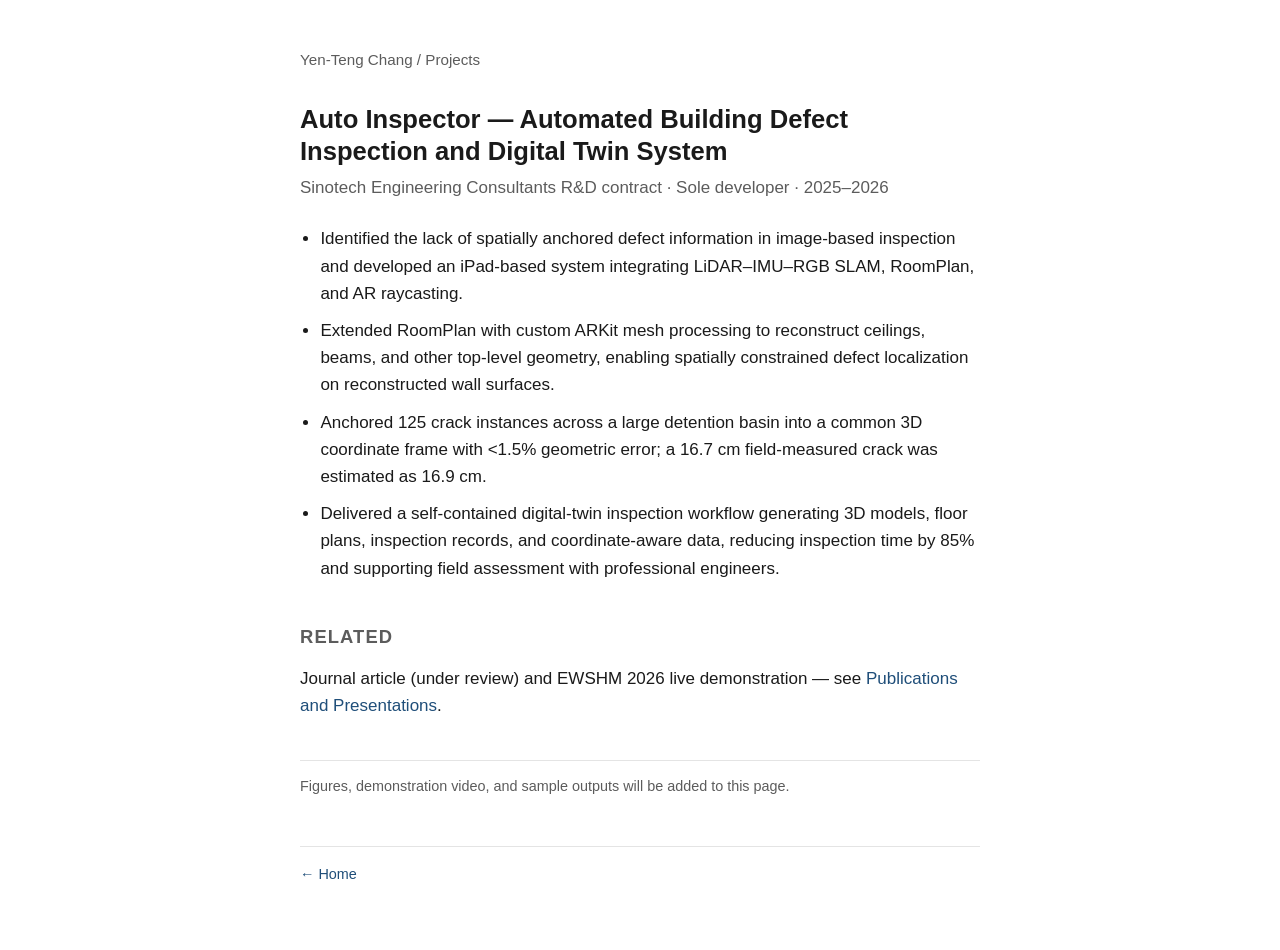
==== auto-inspector/index.html @ a3c96295 "Add files via upload" ====
<!DOCTYPE html>
<html lang="en">
<head>
  <meta charset="utf-8">
  <meta name="viewport" content="width=device-width, initial-scale=1">
  <title>Auto Inspector — Yen-Teng Chang</title>
  <meta name="description" content="Auto Inspector: an iPad-based building defect inspection and digital twin system that anchors detected deterioration into absolute 3D coordinates and exports CAD/BIM-ready outputs.">
  <link rel="stylesheet" href="/assets/style.css">
</head>
<body>
<main>
  <nav class="top"><a href="/">Yen-Teng Chang</a> / Projects</nav>

  <h1>Auto Inspector — Automated Building Defect Inspection and Digital Twin System</h1>
  <p class="context">Sinotech Engineering Consultants R&amp;D contract · Sole developer · 2025–2026</p>

  <ul>
    <li>Identified the lack of spatially anchored defect information in image-based inspection and developed an iPad-based system integrating LiDAR–IMU–RGB SLAM, RoomPlan, and AR raycasting.</li>
    <li>Extended RoomPlan with custom ARKit mesh processing to reconstruct ceilings, beams, and other top-level geometry, enabling spatially constrained defect localization on reconstructed wall surfaces.</li>
    <li>Anchored 125 crack instances across a large detention basin into a common 3D coordinate frame with &lt;1.5% geometric error; a 16.7 cm field-measured crack was estimated as 16.9 cm.</li>
    <li>Delivered a self-contained digital-twin inspection workflow generating 3D models, floor plans, inspection records, and coordinate-aware data, reducing inspection time by 85% and supporting field assessment with professional engineers.</li>
  </ul>

  <h2>Related</h2>
  <p>Journal article (under review) and EWSHM 2026 live demonstration — see <a href="/publications/">Publications and Presentations</a>.</p>

  <p class="note">Figures, demonstration video, and sample outputs will be added to this page.</p>

  <footer><a href="/">← Home</a></footer>
</main>
</body>
</html>
---- assets/style.css ----
/* Yen-Teng Chang — minimal site stylesheet (placeholder phase) */
:root {
  --bg: #ffffff;
  --fg: #1a1a1a;
  --muted: #5c5c5c;
  --line: #e4e4e4;
  --accent: #1f4e79;
  --card: #f7f7f7;
}
@media (prefers-color-scheme: dark) {
  :root {
    --bg: #111213;
    --fg: #ececec;
    --muted: #a3a3a3;
    --line: #2a2b2d;
    --accent: #8fb8e0;
    --card: #1a1b1d;
  }
}
* { box-sizing: border-box; }
html { -webkit-text-size-adjust: 100%; }
body {
  margin: 0;
  background: var(--bg);
  color: var(--fg);
  font-family: -apple-system, BlinkMacSystemFont, "Segoe UI", Helvetica, Arial, sans-serif;
  font-size: 17px;
  line-height: 1.6;
}
main {
  max-width: 720px;
  margin: 0 auto;
  padding: 48px 20px 64px;
}
header.site {
  margin-bottom: 40px;
}
header.site .name {
  font-size: 2rem;
  font-weight: 700;
  letter-spacing: -0.01em;
  margin: 0 0 6px;
}
header.site .tagline {
  font-size: 1.15rem;
  margin: 0 0 14px;
}
header.site .meta {
  color: var(--muted);
  font-size: 0.95rem;
  margin: 0;
}
nav.top {
  font-size: 0.95rem;
  color: var(--muted);
  margin-bottom: 32px;
}
nav.top a { color: var(--muted); }
h1 {
  font-size: 1.6rem;
  line-height: 1.25;
  margin: 0 0 6px;
}
h2 {
  font-size: 1.15rem;
  text-transform: uppercase;
  letter-spacing: 0.06em;
  color: var(--muted);
  margin: 40px 0 14px;
}
p { margin: 0 0 14px; }
p.context {
  color: var(--muted);
  margin-bottom: 24px;
}
a { color: var(--accent); text-decoration: none; }
a:hover { text-decoration: underline; }
ul { padding-left: 1.2em; margin: 0 0 16px; }
li { margin-bottom: 10px; }
.projects { display: grid; gap: 14px; }
.card {
  display: block;
  padding: 16px 18px;
  border: 1px solid var(--line);
  border-radius: 10px;
  background: var(--card);
  color: var(--fg);
}
.card:hover { text-decoration: none; border-color: var(--accent); }
.card .title { font-weight: 600; display: block; margin-bottom: 4px; }
.card .desc { color: var(--muted); font-size: 0.95rem; display: block; }
.card .more { color: var(--accent); font-size: 0.9rem; display: block; margin-top: 6px; }
.note {
  color: var(--muted);
  font-size: 0.9rem;
  border-top: 1px solid var(--line);
  padding-top: 14px;
  margin-top: 40px;
}
footer {
  color: var(--muted);
  font-size: 0.9rem;
  margin-top: 48px;
  border-top: 1px solid var(--line);
  padding-top: 16px;
}
.pub { margin-bottom: 18px; }
.pub .venue { color: var(--muted); }
@media (max-width: 480px) {
  body { font-size: 16px; }
  main { padding: 32px 16px 48px; }
  header.site .name { font-size: 1.7rem; }
}
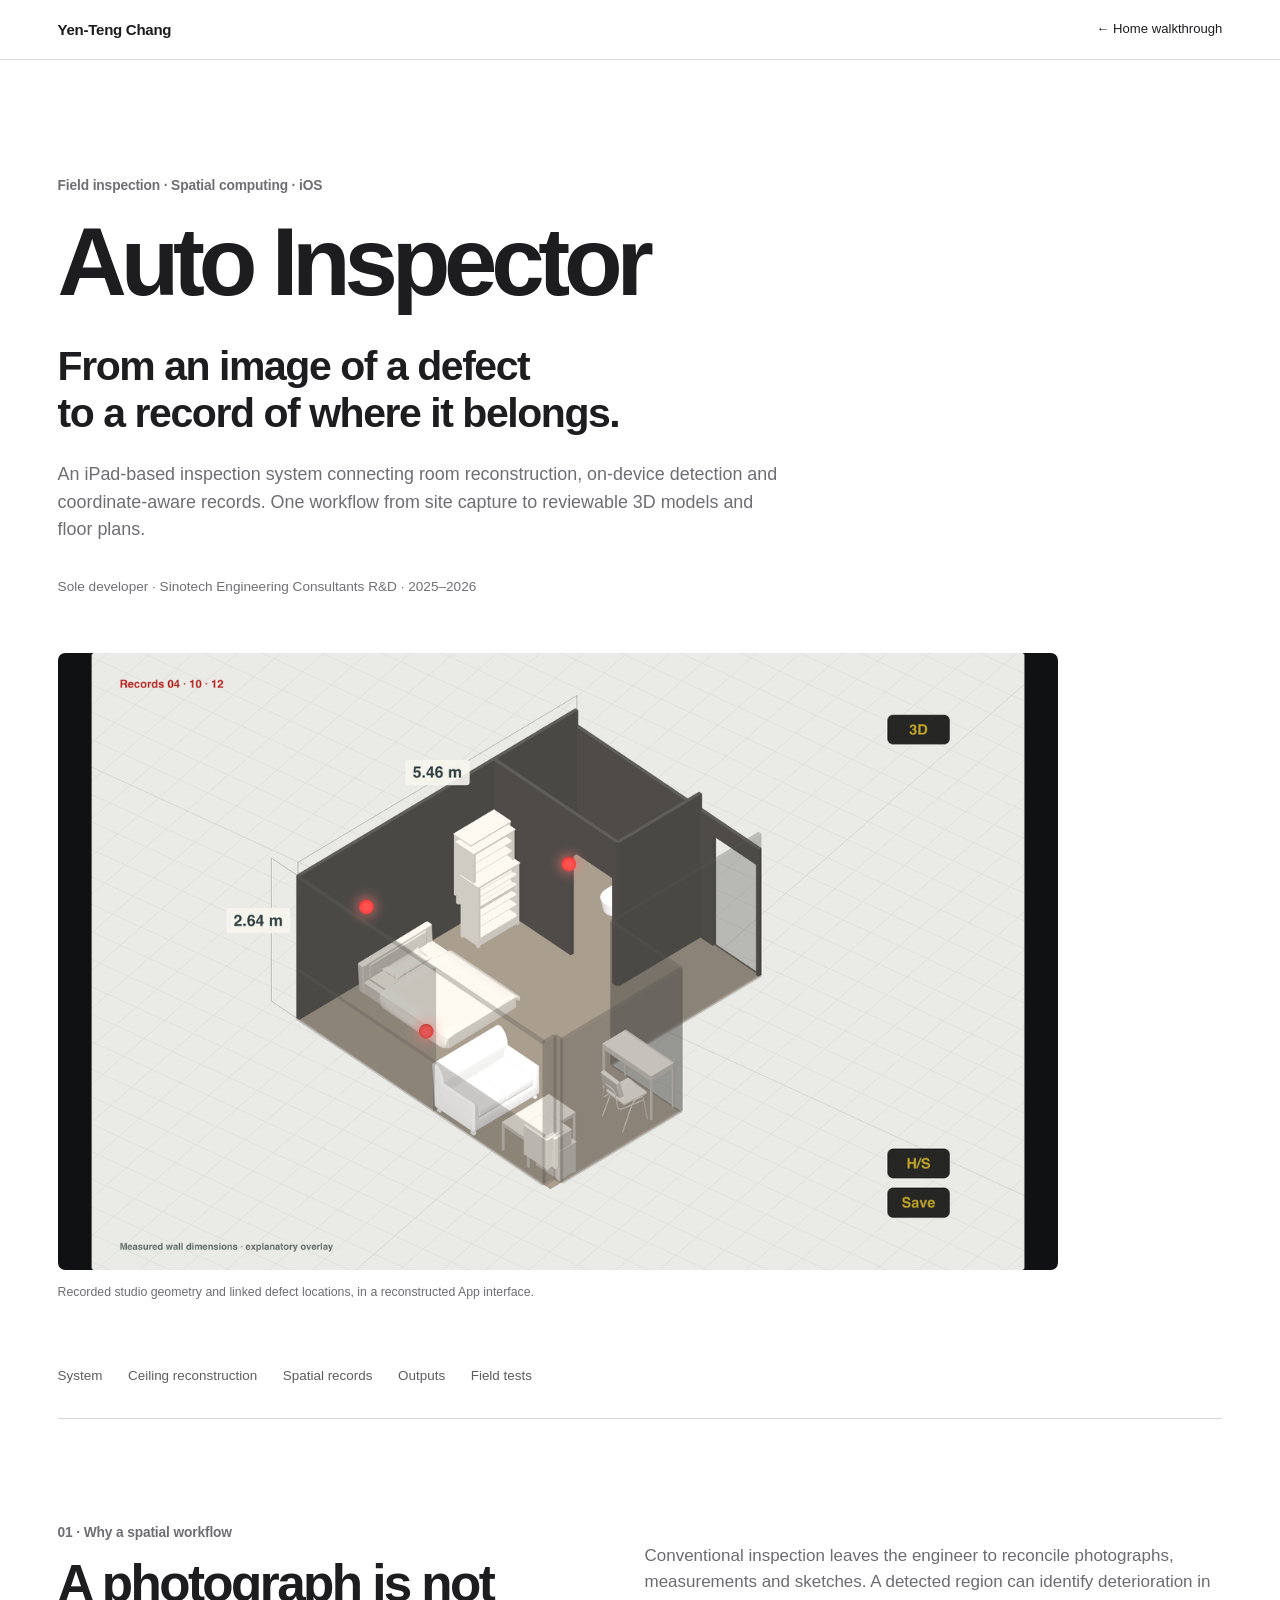
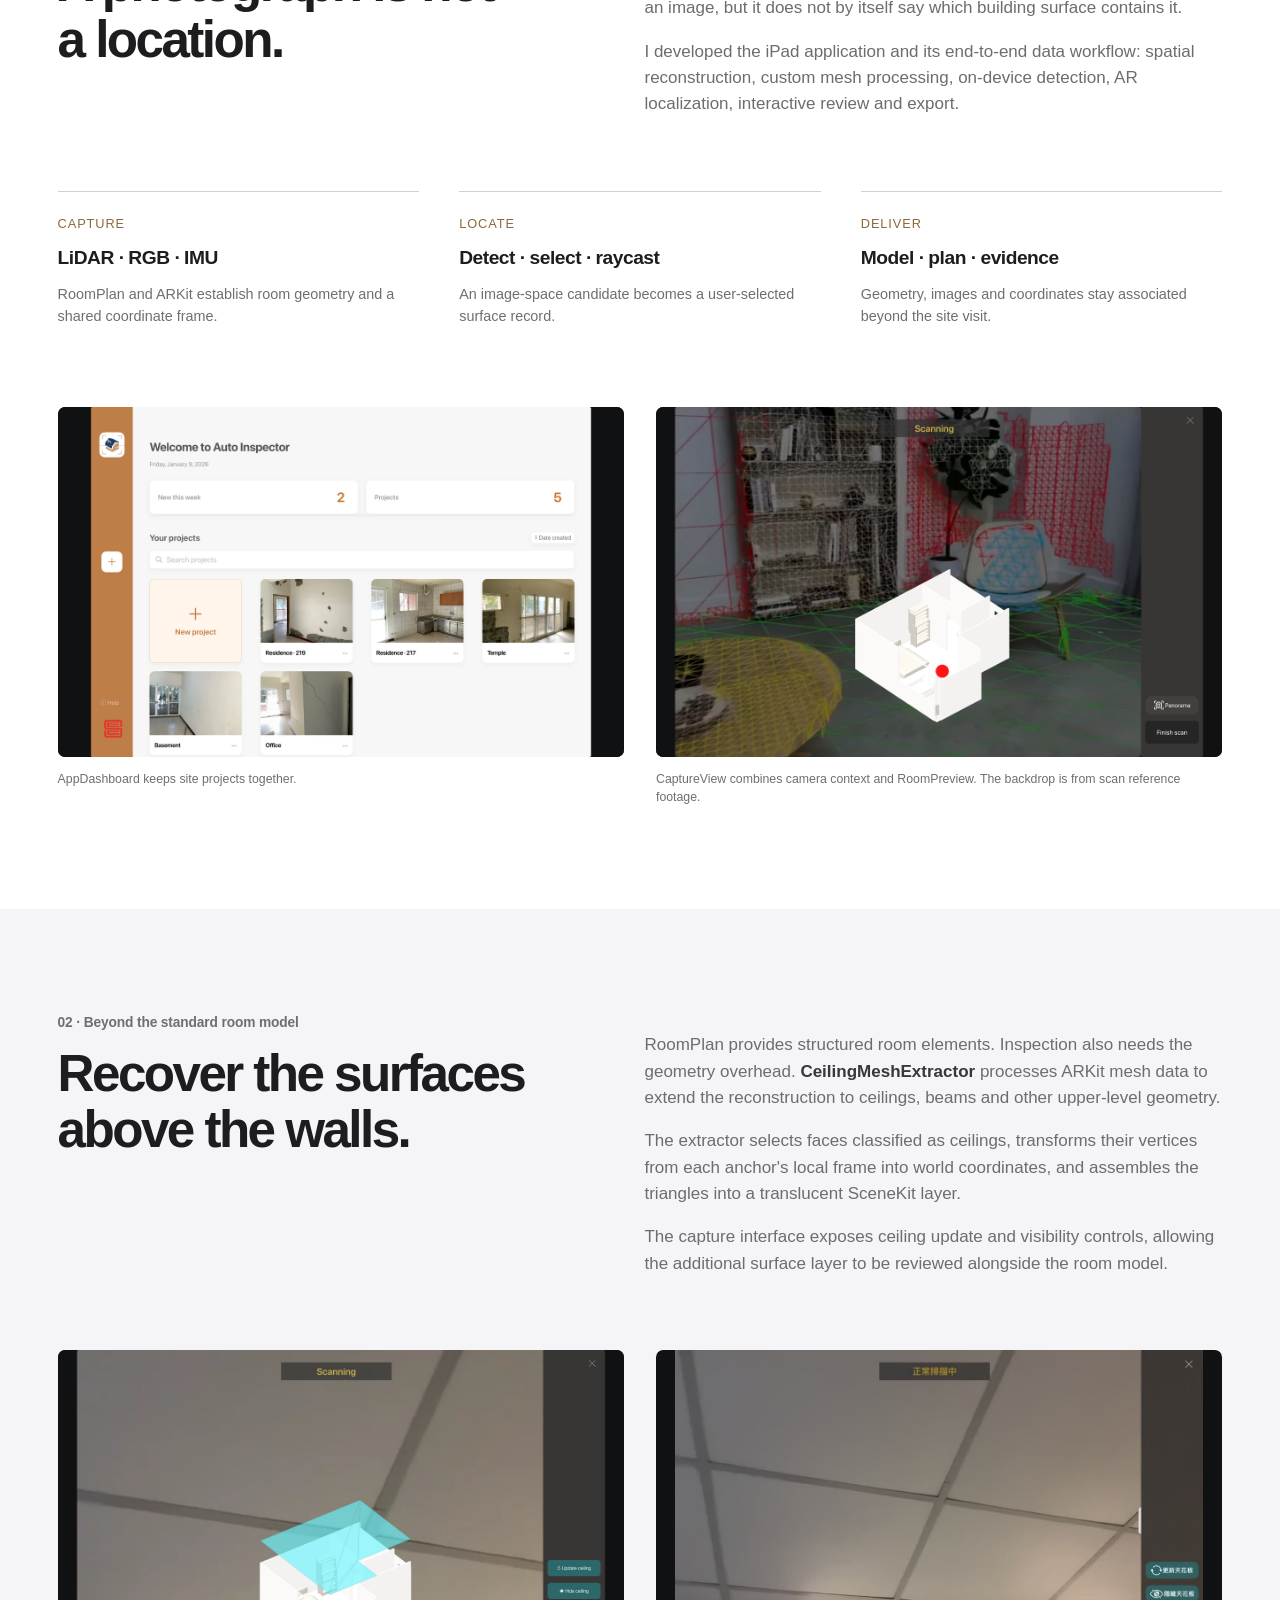
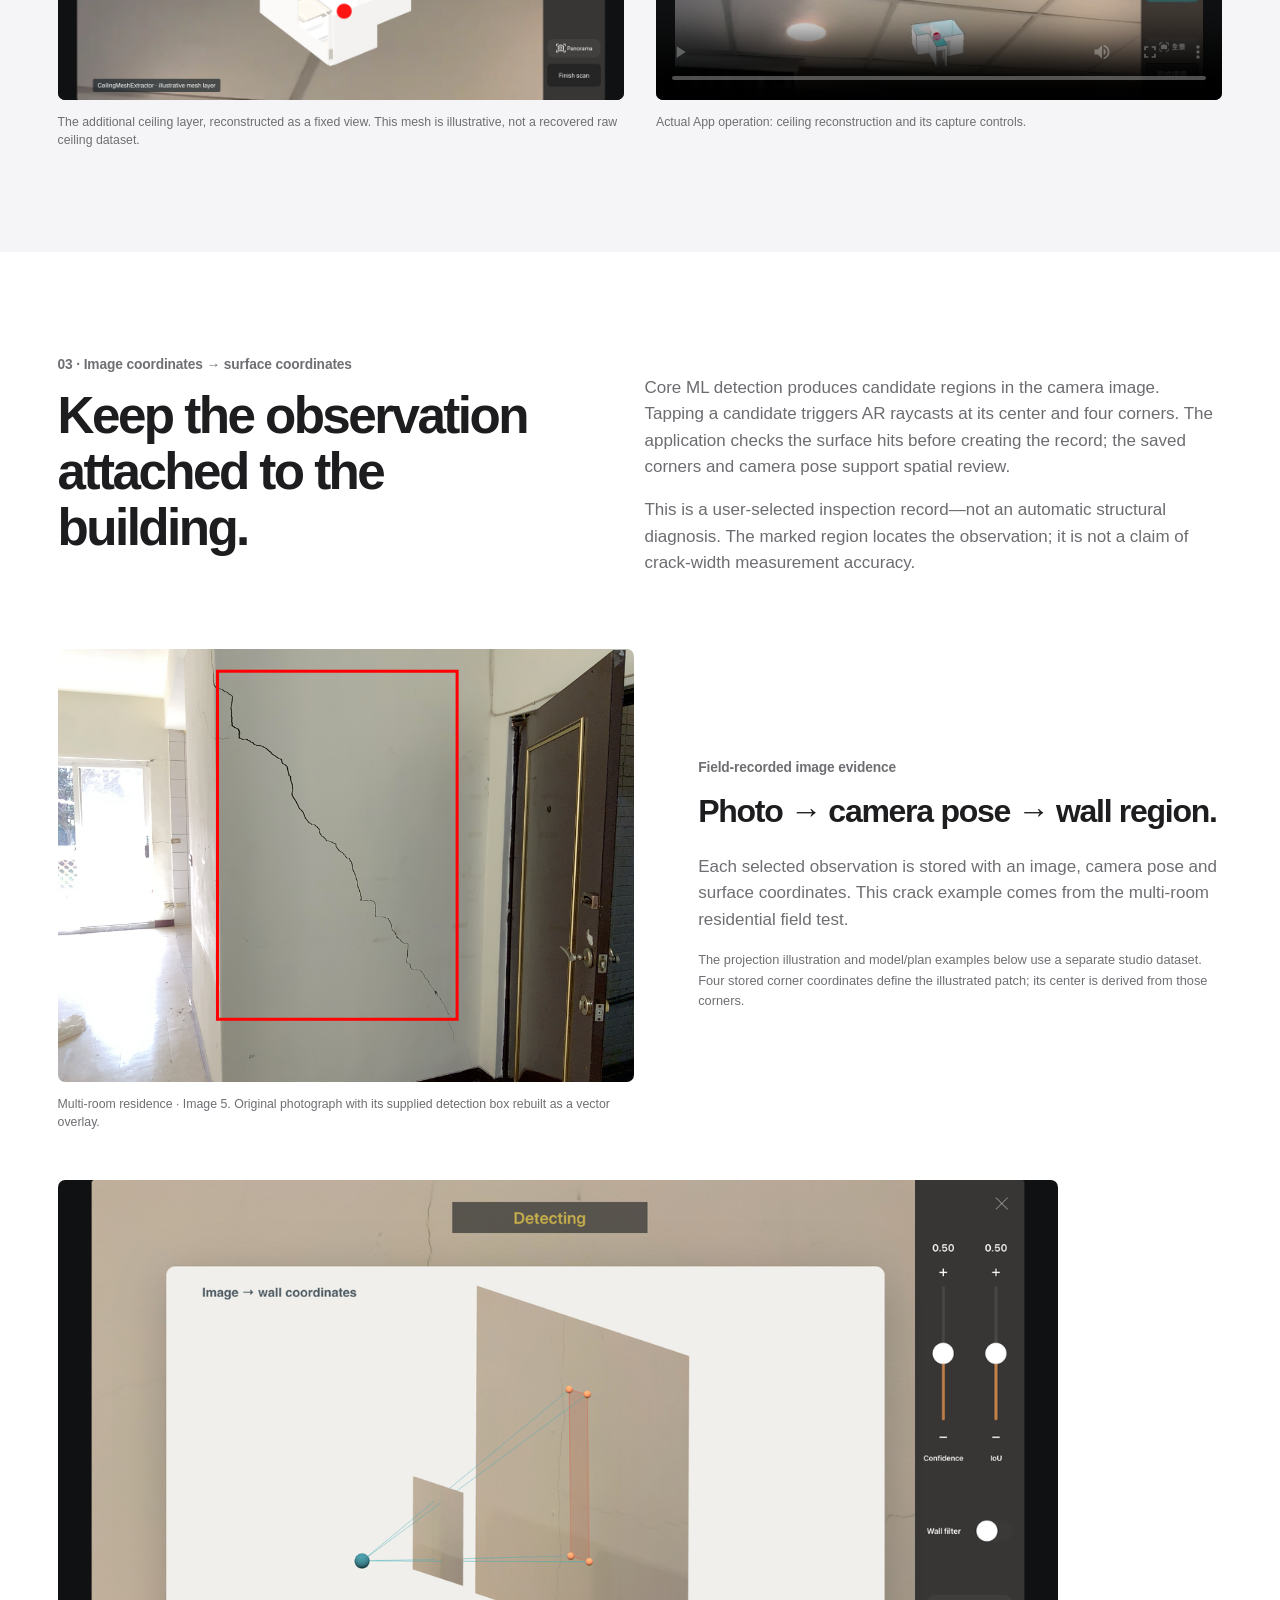
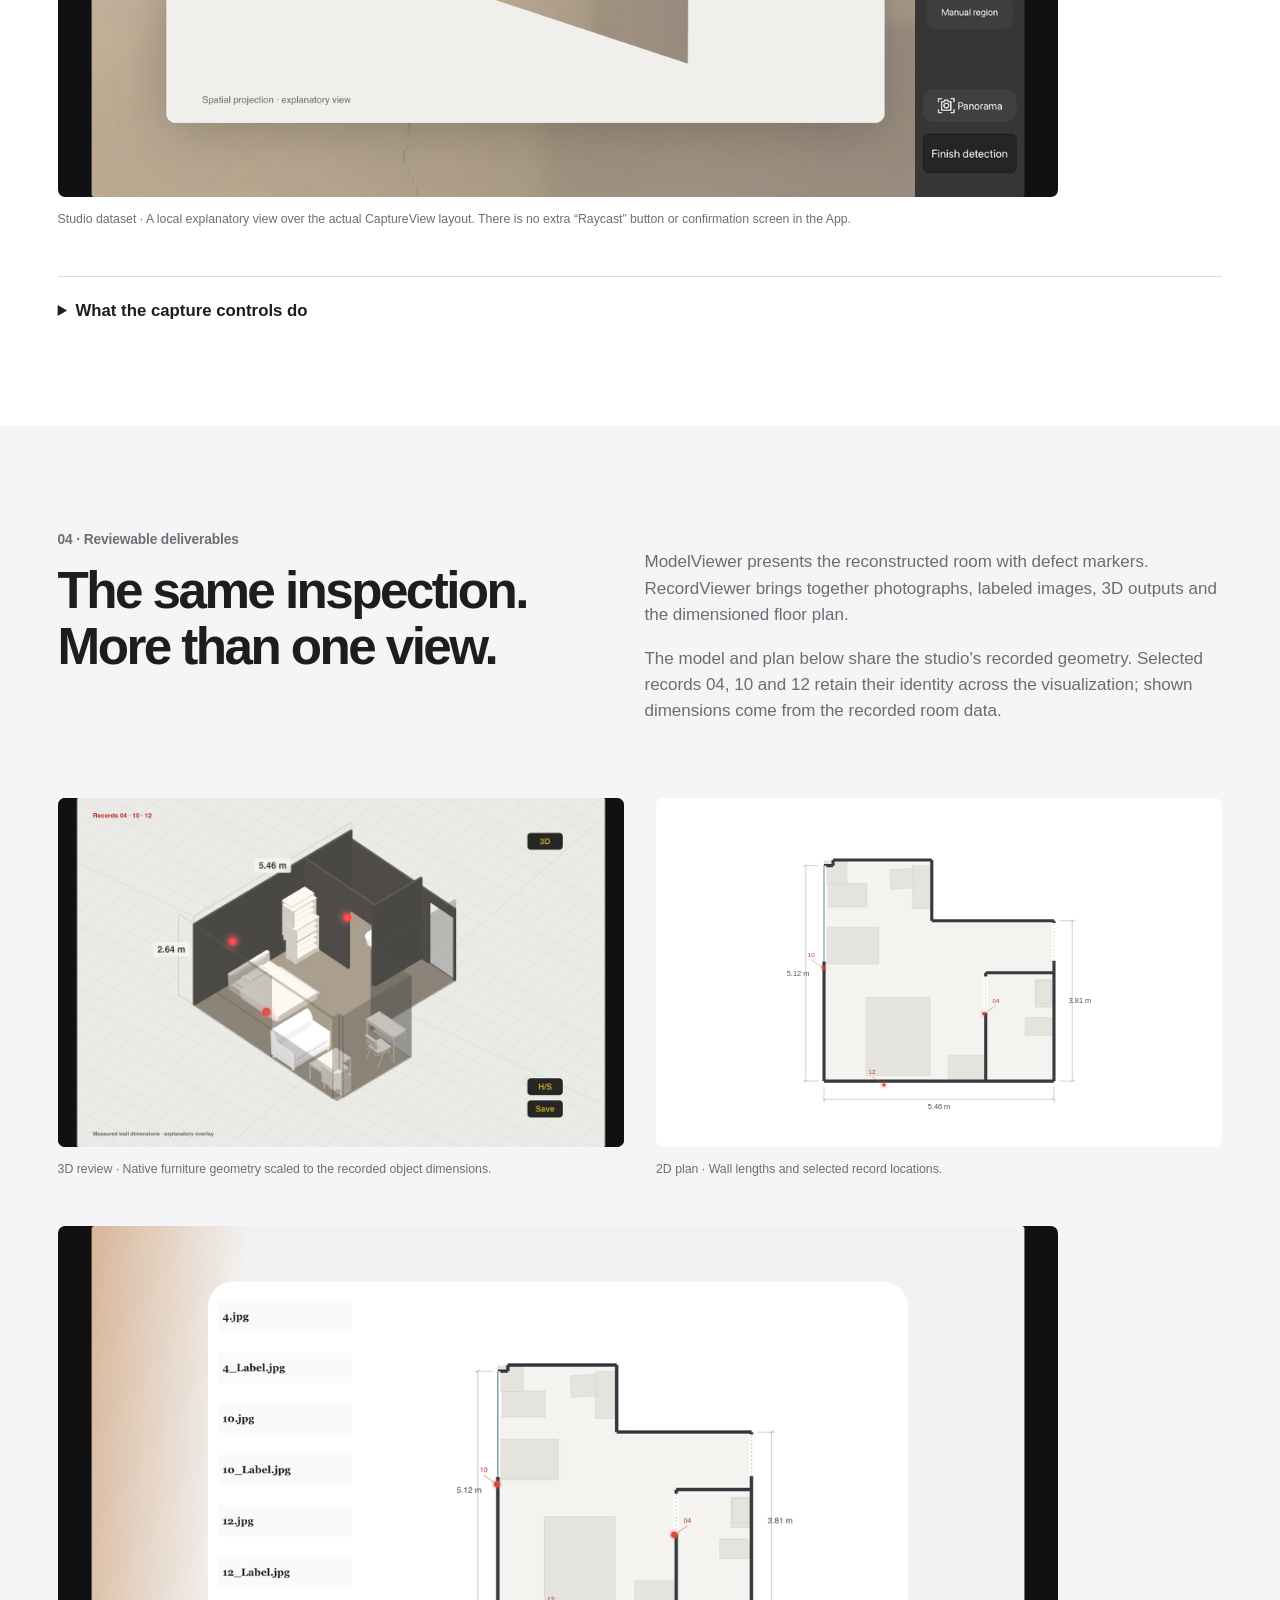
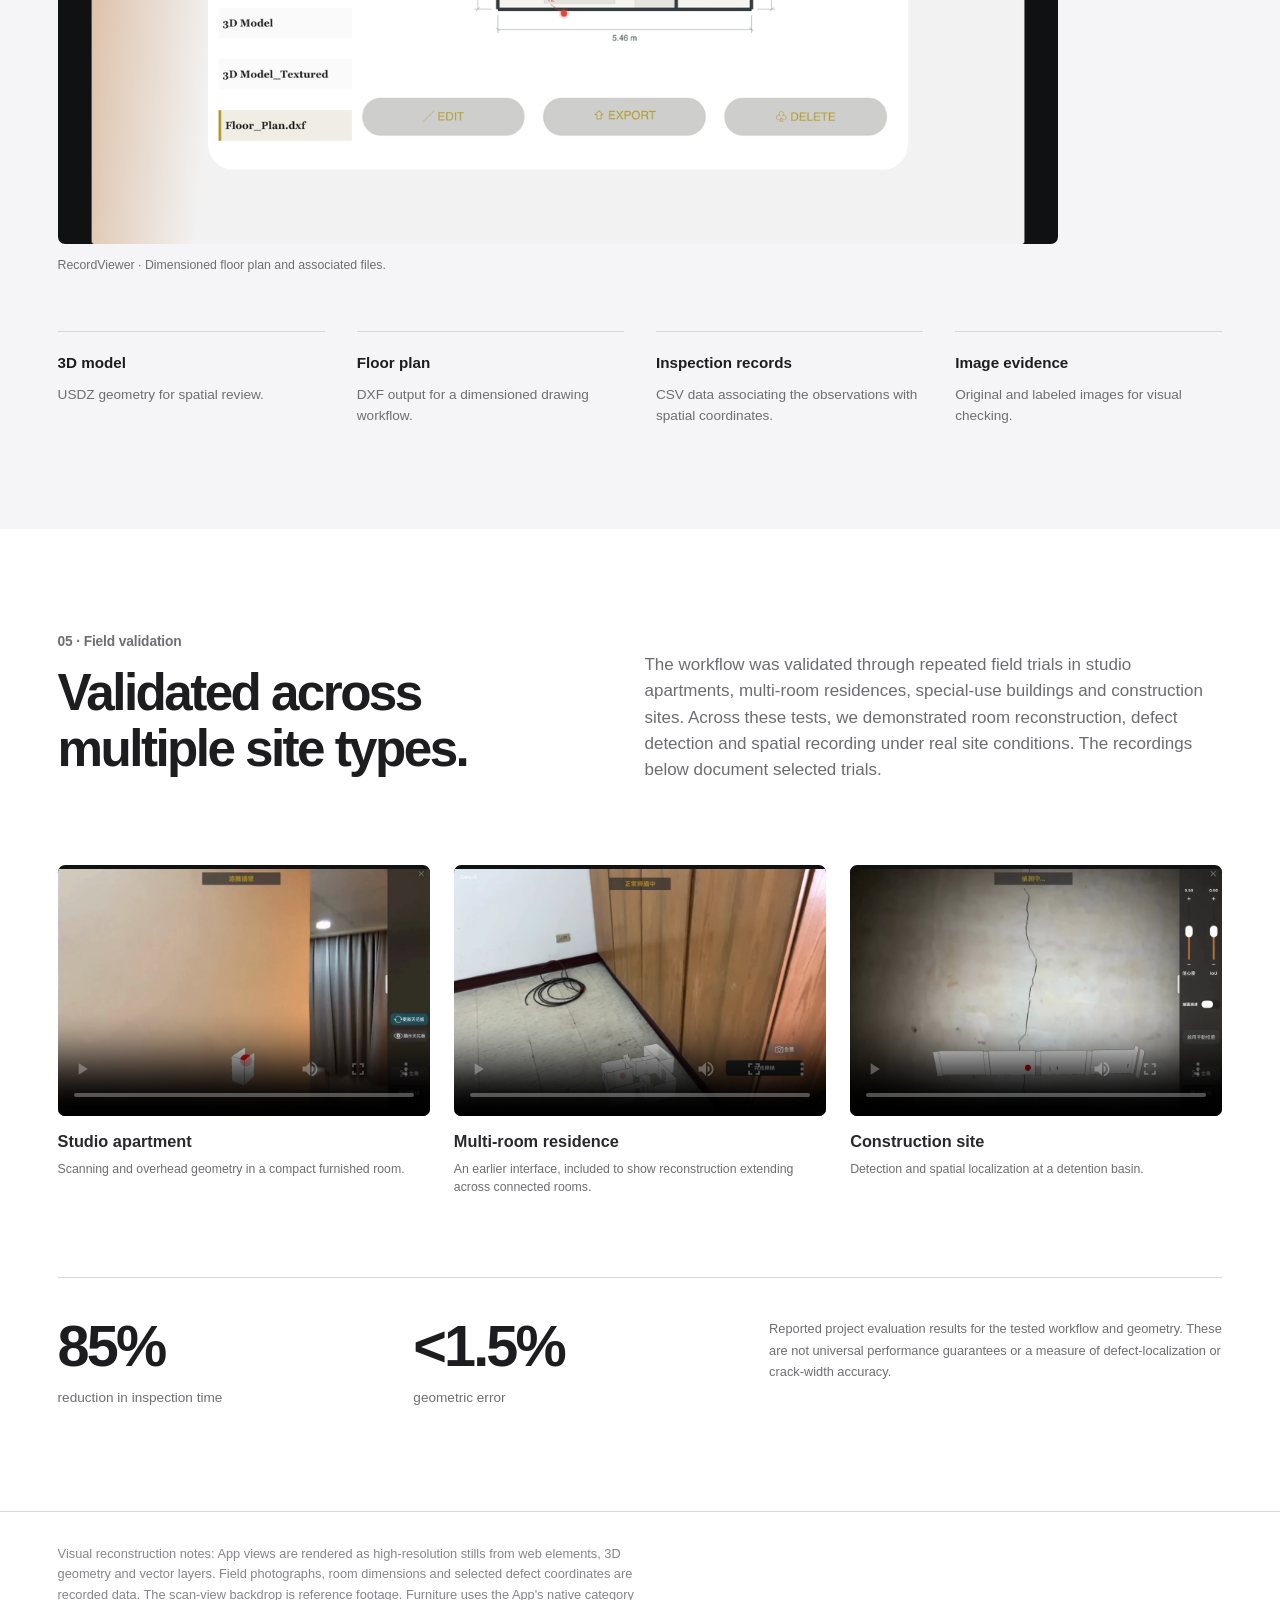
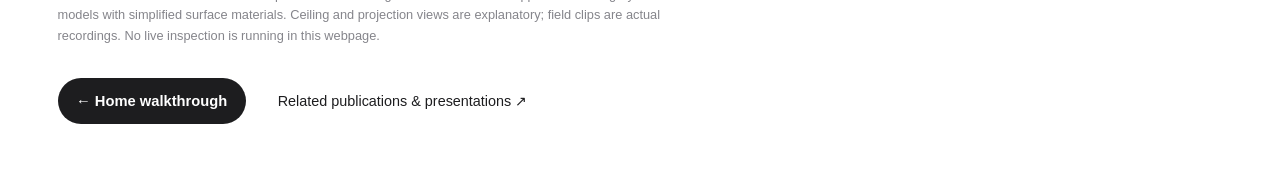
==== commit 7a4903e5: "Publish approved portfolio projects and site content Production snapshot of the reviewed integration" ====
--- a/auto-inspector/index.html
+++ b/auto-inspector/index.html
@@ -4,29 +4,57 @@
   <meta charset="utf-8">
   <meta name="viewport" content="width=device-width, initial-scale=1">
   <title>Auto Inspector — Yen-Teng Chang</title>
-  <meta name="description" content="Auto Inspector: an iPad-based building defect inspection and digital twin system that anchors detected deterioration into absolute 3D coordinates and exports CAD/BIM-ready outputs.">
-  <link rel="stylesheet" href="/assets/style.css">
+  <meta name="description" content="An iPad inspection system connecting RoomPlan, custom ceiling reconstruction, on-device detection and spatially anchored defect records. Engineering details and actual field recordings.">
+  <link rel="stylesheet" href="/assets/wireframe.css"><link rel="stylesheet" href="/auto-inspector/experience/detail.css">
 </head>
-<body>
-<main>
-  <nav class="top"><a href="/">Yen-Teng Chang</a> / Projects</nav>
-
-  <h1>Auto Inspector — Automated Building Defect Inspection and Digital Twin System</h1>
-  <p class="context">Sinotech Engineering Consultants R&amp;D contract · Sole developer · 2025–2026</p>
-
-  <ul>
-    <li>Identified the lack of spatially anchored defect information in image-based inspection and developed an iPad-based system integrating LiDAR–IMU–RGB SLAM, RoomPlan, and AR raycasting.</li>
-    <li>Extended RoomPlan with custom ARKit mesh processing to reconstruct ceilings, beams, and other top-level geometry, enabling spatially constrained defect localization on reconstructed wall surfaces.</li>
-    <li>Anchored 125 crack instances across a large detention basin into a common 3D coordinate frame with &lt;1.5% geometric error; a 16.7 cm field-measured crack was estimated as 16.9 cm.</li>
-    <li>Delivered a self-contained digital-twin inspection workflow generating 3D models, floor plans, inspection records, and coordinate-aware data, reducing inspection time by 85% and supporting field assessment with professional engineers.</li>
-  </ul>
-
-  <h2>Related</h2>
-  <p>Journal article (under review) and EWSHM 2026 live demonstration — see <a href="/publications/">Publications and Presentations</a>.</p>
-
-  <p class="note">Figures, demonstration video, and sample outputs will be added to this page.</p>
-
-  <footer><a href="/">← Home</a></footer>
-</main>
+<body class="ai-detail">
+  <a class="skip-link" href="#main">Skip to content</a>
+  <header class="ai-detail-nav"><a class="site-name" href="/">Yen-Teng Chang</a><a href="/#auto-inspector">← Home walkthrough</a></header>
+  <main id="main">
+    <section class="ai-detail-hero ai-detail-shell">
+      <p class="eyebrow">Field inspection · Spatial computing · iOS</p><h1>Auto Inspector</h1>
+      <p class="ai-detail-lead">From an image of a defect<br>to a record of where it belongs.</p>
+      <p class="ai-detail-summary">An iPad-based inspection system connecting room reconstruction, on-device detection and coordinate-aware records. One workflow from site capture to reviewable 3D models and floor plans.</p>
+      <p class="ai-detail-meta">Sole developer · Sinotech Engineering Consultants R&amp;D · 2025–2026</p>
+      <figure class="ai-detail-cover"><img src="assets/detail-stills/model-1280.webp" srcset="assets/detail-stills/model-1280.webp 1280w, assets/detail-stills/model-2560.webp 2560w" sizes="(max-width:1100px) calc(100vw - 40px), 1000px" alt="Recreated ModelViewer with measured studio geometry, native furniture models and red defect markers" width="2560" height="1580"><figcaption>Recorded studio geometry and linked defect locations, in a reconstructed App interface.</figcaption></figure>
+      <nav class="ai-detail-contents" aria-label="On this page"><a href="#system">System</a><a href="#ceiling">Ceiling reconstruction</a><a href="#anchoring">Spatial records</a><a href="#outputs">Outputs</a><a href="#field">Field tests</a></nav>
+    </section>
+    <section class="ai-detail-section ai-detail-shell" id="system">
+      <div class="ai-detail-section-head"><p class="eyebrow">01 · Why a spatial workflow</p><h2>A photograph is not<br>a location.</h2></div>
+      <div class="ai-detail-body"><p>Conventional inspection leaves the engineer to reconcile photographs, measurements and sketches. A detected region can identify deterioration in an image, but it does not by itself say which building surface contains it.</p><p>I developed the iPad application and its end-to-end data workflow: spatial reconstruction, custom mesh processing, on-device detection, AR localization, interactive review and export.</p></div>
+      <ol class="ai-data-flow" aria-label="System data flow"><li><span>Capture</span><strong>LiDAR · RGB · IMU</strong><p>RoomPlan and ARKit establish room geometry and a shared coordinate frame.</p></li><li><span>Locate</span><strong>Detect · select · raycast</strong><p>An image-space candidate becomes a user-selected surface record.</p></li><li><span>Deliver</span><strong>Model · plan · evidence</strong><p>Geometry, images and coordinates stay associated beyond the site visit.</p></li></ol>
+      <div class="ai-detail-pair"><figure><img src="assets/detail-stills/dashboard-1280.webp" srcset="assets/detail-stills/dashboard-1280.webp 1280w, assets/detail-stills/dashboard-2560.webp 2560w" sizes="(max-width:560px) calc(100vw - 40px), (max-width:1280px) calc(50vw - 64px), 560px" alt="Auto Inspector project dashboard reconstructed as individual web elements" width="2560" height="1580" loading="lazy"><figcaption>AppDashboard keeps site projects together.</figcaption></figure><figure><img src="assets/detail-stills/capture-1280.webp" srcset="assets/detail-stills/capture-1280.webp 1280w, assets/detail-stills/capture-2560.webp 2560w" sizes="(max-width:560px) calc(100vw - 40px), (max-width:1280px) calc(50vw - 64px), 560px" alt="Reconstructed scan controls and room preview over an indoor camera reference" width="2560" height="1580" loading="lazy"><figcaption>CaptureView combines camera context and RoomPreview. The backdrop is from scan reference footage.</figcaption></figure></div>
+    </section>
+    <section class="ai-detail-band" id="ceiling"><div class="ai-detail-shell ai-detail-section">
+      <div class="ai-detail-section-head"><p class="eyebrow">02 · Beyond the standard room model</p><h2>Recover the surfaces<br>above the walls.</h2></div>
+      <div class="ai-detail-body"><p>RoomPlan provides structured room elements. Inspection also needs the geometry overhead. <strong>CeilingMeshExtractor</strong> processes ARKit mesh data to extend the reconstruction to ceilings, beams and other upper-level geometry.</p><p>The extractor selects faces classified as ceilings, transforms their vertices from each anchor's local frame into world coordinates, and assembles the triangles into a translucent SceneKit layer.</p><p>The capture interface exposes ceiling update and visibility controls, allowing the additional surface layer to be reviewed alongside the room model.</p></div>
+      <div class="ai-detail-pair"><figure><img src="assets/detail-stills/ceiling-1280.webp" srcset="assets/detail-stills/ceiling-1280.webp 1280w, assets/detail-stills/ceiling-2560.webp 2560w" sizes="(max-width:560px) calc(100vw - 40px), (max-width:1280px) calc(50vw - 64px), 560px" alt="Continuous cyan ceiling layer separated above the room in the recreated scan interface" width="2560" height="1580" loading="lazy"><figcaption>The additional ceiling layer, reconstructed as a fixed view. This mesh is illustrative, not a recovered raw ceiling dataset.</figcaption></figure><figure><video controls playsinline preload="metadata" poster="assets/review/clips/ceiling-reference.jpg" aria-label="Original ceiling reconstruction operation"><source src="assets/review/clips/ceiling-reference.mp4" type="video/mp4"></video><figcaption>Actual App operation: ceiling reconstruction and its capture controls.</figcaption></figure></div>
+    </div></section>
+    <section class="ai-detail-section ai-detail-shell" id="anchoring">
+      <div class="ai-detail-section-head"><p class="eyebrow">03 · Image coordinates → surface coordinates</p><h2>Keep the observation<br> attached to the building.</h2></div>
+      <div class="ai-detail-body"><p>Core ML detection produces candidate regions in the camera image. Tapping a candidate triggers AR raycasts at its center and four corners. The application checks the surface hits before creating the record; the saved corners and camera pose support spatial review.</p><p>This is a user-selected inspection record—not an automatic structural diagnosis. The marked region locates the observation; it is not a claim of crack-width measurement accuracy.</p></div>
+      <div class="ai-record-example"><figure class="ai-record-photo"><div class="ai-record-photo-frame"><img src="assets/detail-stills/residence-219-image-05.webp" alt="Field photograph of a clearly visible diagonal wall crack in a multi-room residence, with the supplied detection region outlined in red" width="1920" height="1440" loading="lazy"><svg class="ai-record-annotation" viewBox="0 0 1920 1440" aria-hidden="true"><rect x="531" y="74" width="798" height="1159" fill="none" stroke="#ff0000" stroke-width="10"/></svg></div><figcaption>Multi-room residence · Image 5. Original photograph with its supplied detection box rebuilt as a vector overlay.</figcaption></figure><div><p class="eyebrow">Field-recorded image evidence</p><h3>Photo → camera pose → wall region.</h3><p>Each selected observation is stored with an image, camera pose and surface coordinates. This crack example comes from the multi-room residential field test.</p><p class="ai-small-note">The projection illustration and model/plan examples below use a separate studio dataset. Four stored corner coordinates define the illustrated patch; its center is derived from those corners.</p></div></div>
+      <figure class="ai-detail-wide"><img src="assets/detail-stills/projection-1280.webp" srcset="assets/detail-stills/projection-1280.webp 1280w, assets/detail-stills/projection-2560.webp 2560w" sizes="(max-width:1100px) calc(100vw - 40px), 1000px" alt="Spatial projection explanation using the studio dataset, layered over the recreated detection interface" width="2560" height="1580" loading="lazy"><figcaption>Studio dataset · A local explanatory view over the actual CaptureView layout. There is no extra “Raycast” button or confirmation screen in the App.</figcaption></figure>
+      <details class="ai-control-details"><summary>What the capture controls do</summary><dl><div><dt>Confidence / IoU</dt><dd>Adjust detection confidence and overlap filtering.</dd></div><div><dt>Wall filter</dt><dd>Constrain the relevant detection workflow to wall surfaces.</dd></div><div><dt>Manual region</dt><dd>Let the inspector select a region when a manual record is needed.</dd></div><div><dt>Panorama</dt><dd>Capture wider visual context for the inspection.</dd></div></dl><p class="ai-small-note">The red dot in RoomPreview denotes the user's position. A selected defect appears as a spatial overlay; red spheres in the final model mark saved defect locations.</p></details>
+    </section>
+    <section class="ai-detail-band" id="outputs"><div class="ai-detail-shell ai-detail-section">
+      <div class="ai-detail-section-head"><p class="eyebrow">04 · Reviewable deliverables</p><h2>The same inspection.<br>More than one view.</h2></div>
+      <div class="ai-detail-body"><p>ModelViewer presents the reconstructed room with defect markers. RecordViewer brings together photographs, labeled images, 3D outputs and the dimensioned floor plan.</p><p>The model and plan below share the studio's recorded geometry. Selected records 04, 10 and 12 retain their identity across the visualization; shown dimensions come from the recorded room data.</p></div>
+      <div class="ai-detail-pair ai-output-pair"><figure><img src="assets/detail-stills/model-1280.webp" srcset="assets/detail-stills/model-1280.webp 1280w, assets/detail-stills/model-2560.webp 2560w" sizes="(max-width:560px) calc(100vw - 40px), (max-width:1280px) calc(50vw - 64px), 560px" alt="3D model with actual wall dimensions and defect markers" width="2560" height="1580" loading="lazy"><figcaption>3D review · Native furniture geometry scaled to the recorded object dimensions.</figcaption></figure><figure class="ai-plan"><img src="assets/layers/studio-2-plan-layers.svg" alt="Dimensioned studio floor plan with records 04, 10 and 12" width="1000" height="900" loading="lazy"><figcaption>2D plan · Wall lengths and selected record locations.</figcaption></figure></div>
+      <figure class="ai-detail-wide"><img src="assets/detail-stills/records-1280.webp" srcset="assets/detail-stills/records-1280.webp 1280w, assets/detail-stills/records-2560.webp 2560w" sizes="(max-width:1100px) calc(100vw - 40px), 1000px" alt="Reconstructed RecordViewer showing the same studio's floor plan and related files" width="2560" height="1580" loading="lazy"><figcaption>RecordViewer · Dimensioned floor plan and associated files.</figcaption></figure>
+      <dl class="ai-output-list"><div><dt>3D model</dt><dd>USDZ geometry for spatial review.</dd></div><div><dt>Floor plan</dt><dd>DXF output for a dimensioned drawing workflow.</dd></div><div><dt>Inspection records</dt><dd>CSV data associating the observations with spatial coordinates.</dd></div><div><dt>Image evidence</dt><dd>Original and labeled images for visual checking.</dd></div></dl>
+    </div></section>
+    <section class="ai-detail-section ai-detail-shell" id="field">
+      <div class="ai-detail-section-head"><p class="eyebrow">05 · Field validation</p><h2>Validated across<br> multiple site types.</h2></div>
+      <div class="ai-detail-body"><p>The workflow was validated through repeated field trials in studio apartments, multi-room residences, special-use buildings and construction sites. Across these tests, we demonstrated room reconstruction, defect detection and spatial recording under real site conditions. The recordings below document selected trials.</p></div>
+      <div class="ai-field-grid">
+        <figure><video controls playsinline preload="metadata" poster="assets/experience/field-studio.webp" aria-label="Actual studio apartment scan"><source src="assets/experience/field-studio.mp4" type="video/mp4"></video><figcaption><strong>Studio apartment</strong><span>Scanning and overhead geometry in a compact furnished room.</span></figcaption></figure>
+        <figure><video controls playsinline preload="metadata" poster="assets/experience/field-multiroom.webp" aria-label="Actual multi-room residential scan, earlier software interface"><source src="assets/experience/field-multiroom.mp4" type="video/mp4"></video><figcaption><strong>Multi-room residence</strong><span>An earlier interface, included to show reconstruction extending across connected rooms.</span></figcaption></figure>
+        <figure><video controls playsinline preload="metadata" poster="assets/experience/field-construction.webp" aria-label="Actual detection at a detention basin construction site"><source src="assets/experience/field-construction.mp4" type="video/mp4"></video><figcaption><strong>Construction site</strong><span>Detection and spatial localization at a detention basin.</span></figcaption></figure>
+      </div>
+      <div class="ai-evaluation"><div><strong>85%</strong><span>reduction in inspection time</span></div><div><strong>&lt;1.5%</strong><span>geometric error</span></div><p>Reported project evaluation results for the tested workflow and geometry. These are not universal performance guarantees or a measure of defect-localization or crack-width accuracy.</p></div>
+    </section>
+    <footer class="ai-detail-footer ai-detail-shell"><p class="ai-small-note">Visual reconstruction notes: App views are rendered as high-resolution stills from web elements, 3D geometry and vector layers. Field photographs, room dimensions and selected defect coordinates are recorded data. The scan-view backdrop is reference footage. Furniture uses the App's native category models with simplified surface materials. Ceiling and projection views are explanatory; field clips are actual recordings. No live inspection is running in this webpage.</p><div><a class="button" href="/#auto-inspector">← Home walkthrough</a><a href="/publications/">Related publications &amp; presentations ↗</a></div></footer>
+  </main>
 </body>
 </html>
--- a/assets/wireframe.css
+++ b/assets/wireframe.css
@@ -0,0 +1,524 @@
+:root {
+  --page: #ffffff;
+  --surface: #f5f5f7;
+  --surface-warm: #faf9f6;
+  --ink: #1d1d1f;
+  --muted: #6e6e73;
+  --line: #d8d8dc;
+  --accent: #0066cc;
+  --project: #101112;
+  --project-surface: #1d1f21;
+  --project-ink: #f5f5f7;
+  --project-muted: #a1a1a6;
+  --max-width: 1280px;
+  --gutter: clamp(1.25rem, 4.5vw, 4rem);
+  color-scheme: light;
+}
+
+* { box-sizing: border-box; }
+
+html {
+  scroll-behavior: smooth;
+  scroll-padding-top: 4.75rem;
+  -webkit-text-size-adjust: 100%;
+}
+
+body {
+  margin: 0;
+  overflow-x: hidden;
+  background: var(--page);
+  color: var(--ink);
+  font-family: -apple-system, BlinkMacSystemFont, "SF Pro Display", "SF Pro Text", "Helvetica Neue", Arial, sans-serif;
+  font-size: 17px;
+  line-height: 1.55;
+  -webkit-font-smoothing: antialiased;
+}
+
+a { color: inherit; text-decoration: none; }
+
+a:focus-visible,
+summary:focus-visible {
+  outline: 3px solid rgba(0, 102, 204, 0.55);
+  outline-offset: 4px;
+}
+
+.skip-link {
+  position: fixed;
+  z-index: 30;
+  top: 0.7rem;
+  left: 0.7rem;
+  padding: 0.65rem 0.9rem;
+  border-radius: 999px;
+  background: var(--ink);
+  color: #fff;
+  transform: translateY(-180%);
+}
+
+.skip-link:focus { transform: translateY(0); }
+
+.site-header {
+  position: sticky;
+  z-index: 20;
+  top: 0;
+  display: grid;
+  grid-template-columns: minmax(10rem, 1fr) auto minmax(10rem, 1fr);
+  align-items: center;
+  min-height: 3.75rem;
+  padding-inline: var(--gutter);
+  border-bottom: 1px solid rgba(0, 0, 0, 0.08);
+  background: rgba(255, 255, 255, 0.82);
+  backdrop-filter: saturate(180%) blur(20px);
+  -webkit-backdrop-filter: saturate(180%) blur(20px);
+}
+
+.site-name {
+  justify-self: start;
+  font-size: 0.94rem;
+  font-weight: 650;
+  letter-spacing: -0.018em;
+}
+
+.desktop-nav {
+  display: flex;
+  align-items: center;
+  justify-content: center;
+  gap: clamp(1.15rem, 2.1vw, 2rem);
+  color: #424245;
+  font-size: 0.82rem;
+  white-space: nowrap;
+}
+
+.desktop-nav a,
+.header-cv,
+.site-footer a { transition: color 160ms ease; }
+
+.desktop-nav a:hover,
+.site-footer a:hover { color: var(--accent); }
+
+.header-cv {
+  justify-self: end;
+  padding: 0.42rem 0.8rem;
+  border-radius: 999px;
+  background: var(--ink);
+  color: #fff;
+  font-size: 0.8rem;
+  font-weight: 600;
+}
+
+.header-cv span { display: inline-block; transition: transform 160ms ease; }
+.header-cv:hover span { transform: translate(2px, -2px); }
+.mobile-menu { display: none; }
+
+.section-shell,
+.project-chapter,
+.site-footer {
+  width: min(100% - (2 * var(--gutter)), var(--max-width));
+  margin-inline: auto;
+}
+
+.section-shell { padding-block: clamp(5.5rem, 10vw, 9.5rem); }
+
+.hero {
+  display: flex;
+  align-items: center;
+  min-height: calc(92svh - 3.75rem);
+  padding-top: clamp(5rem, 10vw, 8rem);
+  padding-bottom: clamp(5rem, 9vw, 7.5rem);
+}
+
+.hero-copy { width: min(100%, 1030px); }
+
+.hero-name {
+  margin: 0 0 clamp(2.8rem, 7vw, 5.5rem);
+  font-size: clamp(1.1rem, 1.6vw, 1.35rem);
+  font-weight: 650;
+  letter-spacing: -0.025em;
+}
+
+.eyebrow {
+  margin: 0 0 0.8rem;
+  color: var(--muted);
+  font-size: clamp(0.86rem, 1.05vw, 0.96rem);
+  font-weight: 600;
+  letter-spacing: -0.01em;
+}
+
+h1,
+h2,
+p { margin-top: 0; }
+
+h1 {
+  max-width: 18ch;
+  margin-bottom: 2rem;
+  font-size: clamp(3.5rem, 6.1vw, 4.5rem);
+  font-weight: 650;
+  letter-spacing: -0.052em;
+  line-height: 1.02;
+}
+
+h2 {
+  margin-bottom: 1rem;
+  font-size: clamp(2.5rem, 4.4vw, 3.25rem);
+  font-weight: 650;
+  letter-spacing: -0.046em;
+  line-height: 1.06;
+}
+
+.profile-copy {
+  max-width: 60ch;
+  margin-bottom: 0;
+  color: #515154;
+  font-size: clamp(1.08rem, 1.7vw, 1.3rem);
+  line-height: 1.5;
+}
+
+.button-row {
+  display: flex;
+  flex-wrap: wrap;
+  align-items: center;
+  gap: 1.3rem;
+  margin-top: 2rem;
+}
+
+.button {
+  display: inline-flex;
+  align-items: center;
+  justify-content: center;
+  gap: 0.45rem;
+  min-height: 2.8rem;
+  padding: 0.72rem 1.15rem;
+  border-radius: 999px;
+  background: var(--ink);
+  color: #fff;
+  font-size: 0.92rem;
+  font-weight: 600;
+  transition: background 160ms ease, color 160ms ease;
+}
+
+.button span,
+.text-action span,
+.contact-email span {
+  display: inline-block;
+  transition: transform 160ms ease;
+}
+
+.button:hover { background: #38383a; }
+.button:hover span { transform: translateY(2px); }
+
+.text-action {
+  display: inline-flex;
+  align-items: center;
+  gap: 0.35rem;
+  color: var(--accent);
+  font-size: 1rem;
+  font-weight: 500;
+}
+
+.text-action:hover span,
+.contact-email:hover span { transform: translate(2px, -2px); }
+
+.research-focus {
+  display: grid;
+  grid-template-columns: minmax(0, 0.85fr) minmax(0, 1.15fr);
+  gap: clamp(3rem, 8vw, 8rem);
+  border-top: 1px solid var(--line);
+}
+
+.section-heading { max-width: 43rem; }
+.section-heading h2:last-child,
+.section-heading p:last-child { margin-bottom: 0; }
+.section-heading > p:not(.eyebrow) { color: var(--muted); font-size: 1.08rem; }
+.section-heading .text-action { margin-top: 1.15rem; }
+.section-heading-compact h2 { font-size: clamp(2.3rem, 4vw, 3.05rem); }
+
+.focus-list { border-top: 1px solid var(--line); }
+
+.focus-list article {
+  display: grid;
+  grid-template-columns: minmax(11rem, 0.9fr) minmax(0, 1.1fr);
+  gap: 1.5rem;
+  padding-block: 1.35rem;
+  border-bottom: 1px solid var(--line);
+}
+
+.focus-list span { font-weight: 600; letter-spacing: -0.02em; }
+.focus-list small { color: var(--muted); font-size: 0.9rem; }
+
+.gallery-section { background: var(--surface); }
+.gallery-section .section-shell { width: min(100%, calc(var(--max-width) + (2 * var(--gutter)))); padding-inline: var(--gutter); }
+.gallery-section-first { padding-bottom: clamp(1rem, 3vw, 3rem); }
+.gallery-section-grid { background: var(--surface-warm); }
+
+.section-heading-row {
+  display: grid;
+  grid-template-columns: minmax(0, 1.15fr) minmax(16rem, 0.55fr);
+  align-items: end;
+  gap: 3rem;
+  max-width: none;
+  margin-bottom: 2.4rem;
+}
+
+.section-heading-row h2 { margin-bottom: 0; }
+.section-heading-row > p { margin-bottom: 0; padding-bottom: 0.35rem; }
+
+.project-gallery { display: grid; gap: 1rem; }
+
+.project-gallery-scroll {
+  grid-auto-columns: minmax(17.5rem, 21rem);
+  grid-auto-flow: column;
+  overflow-x: auto;
+  scroll-snap-type: x proximity;
+  scrollbar-width: none;
+  padding: 0.2rem var(--gutter) 1.2rem 0;
+  margin-right: calc(-1 * var(--gutter));
+  overscroll-behavior-inline: contain;
+}
+
+.project-gallery-scroll::-webkit-scrollbar { display: none; }
+.project-gallery-scroll .gallery-card { scroll-snap-align: start; }
+
+.gallery-card {
+  position: relative;
+  display: flex;
+  flex-direction: column;
+  justify-content: space-between;
+  min-height: 18rem;
+  padding: 1.45rem;
+  overflow: hidden;
+  border: 1px solid #dfdfe3;
+  border-radius: 1.5rem;
+  background: #fff;
+  transition: border-color 160ms ease, background 160ms ease;
+}
+
+.gallery-card small { color: var(--muted); font-size: 0.86rem; }
+.gallery-card span { max-width: 12ch; font-size: 1.45rem; font-weight: 650; letter-spacing: -0.035em; line-height: 1.08; }
+.gallery-card b { align-self: flex-end; font-size: 1.15rem; font-weight: 400; transition: transform 160ms ease; }
+a.gallery-card:hover { border-color: #a9a9ae; background: #fdfdfd; }
+a.gallery-card:hover b { transform: translate(3px, 3px); }
+
+.gallery-hint {
+  display: flex;
+  justify-content: flex-end;
+  gap: 0.5rem;
+  margin: 0.5rem 0 0;
+  color: var(--muted);
+  font-size: 0.82rem;
+}
+
+.project-sequence {
+  padding-block: clamp(2.5rem, 6vw, 5.5rem);
+  background: var(--project);
+  color: var(--project-ink);
+}
+
+.project-chapter {
+  padding-block: clamp(5.5rem, 10vw, 9rem);
+  border-bottom: 1px solid rgba(255, 255, 255, 0.15);
+}
+
+.project-chapter:last-child { border-bottom: 0; }
+
+.project-summary {
+  display: grid;
+  grid-template-columns: minmax(0, 1.15fr) minmax(17rem, 0.55fr);
+  align-items: end;
+  gap: clamp(3rem, 8vw, 8rem);
+  margin-bottom: clamp(2.5rem, 5vw, 4rem);
+}
+
+.project-summary h2 {
+  max-width: 17ch;
+  margin-bottom: 0;
+  font-size: clamp(2.8rem, 5vw, 3.75rem);
+}
+
+.project-chapter .eyebrow { color: var(--project-muted); }
+.project-intro p { color: var(--project-muted); font-size: 1.05rem; }
+
+.button-light { background: var(--project-ink); color: var(--project); }
+.button-light:hover { background: #d8d8dc; }
+.button-light:hover span { transform: translate(2px, -2px); }
+
+.media-placeholder,
+.content-placeholder {
+  display: flex;
+  flex-direction: column;
+  align-items: center;
+  justify-content: center;
+  gap: 0.45rem;
+  text-align: center;
+}
+
+.project-media {
+  min-height: clamp(25rem, 52vw, 42rem);
+  padding: 2rem;
+  border: 1px solid rgba(255, 255, 255, 0.15);
+  border-radius: clamp(1.5rem, 3vw, 2rem);
+  background: var(--project-surface);
+  color: var(--project-muted);
+}
+
+.media-placeholder span,
+.content-placeholder span { font-size: 1rem; font-weight: 600; }
+.media-placeholder small,
+.content-placeholder small { color: inherit; opacity: 0.72; }
+
+.project-gallery-grid { grid-template-columns: repeat(4, minmax(0, 1fr)); }
+.project-gallery-grid .gallery-card { min-height: 14rem; }
+
+.content-section {
+  display: grid;
+  grid-template-columns: minmax(0, 0.72fr) minmax(20rem, 1.28fr);
+  align-items: center;
+  gap: clamp(3rem, 8vw, 8rem);
+  border-bottom: 1px solid var(--line);
+}
+
+.content-placeholder {
+  min-height: clamp(20rem, 35vw, 30rem);
+  padding: 2rem;
+  border-radius: clamp(1.5rem, 3vw, 2rem);
+  background: var(--surface);
+  color: var(--muted);
+}
+
+.capabilities { padding-bottom: clamp(6rem, 12vw, 11rem); }
+.capabilities .section-heading { margin-bottom: clamp(2.5rem, 5vw, 4rem); }
+
+.capability-grid {
+  display: grid;
+  grid-template-columns: repeat(3, minmax(0, 1fr));
+  border-top: 1px solid var(--ink);
+}
+
+.capability-grid article {
+  display: flex;
+  flex-direction: column;
+  gap: 3.5rem;
+  min-height: 14rem;
+  padding: 1.5rem 1.5rem 1.5rem 0;
+  border-bottom: 1px solid var(--line);
+}
+
+.capability-grid article + article { padding-left: 1.5rem; border-left: 1px solid var(--line); }
+.capability-grid span { font-size: 1.35rem; font-weight: 650; letter-spacing: -0.03em; }
+.capability-grid small { margin-top: auto; color: var(--muted); font-size: 0.9rem; }
+
+.contact-section { background: var(--project); color: var(--project-ink); }
+.contact-inner { padding-top: clamp(6rem, 11vw, 10rem); padding-bottom: clamp(5rem, 9vw, 8rem); }
+.contact-inner .eyebrow { color: var(--project-muted); }
+.contact-inner h2 { max-width: 15ch; font-size: clamp(2.8rem, 5.2vw, 4rem); }
+
+.contact-email {
+  display: inline-flex;
+  align-items: center;
+  gap: 0.55rem;
+  margin-top: clamp(1.5rem, 4vw, 3rem);
+  padding-bottom: 0.2rem;
+  border-bottom: 1px solid rgba(255, 255, 255, 0.65);
+  font-size: clamp(1.15rem, 2.3vw, 1.7rem);
+  letter-spacing: -0.025em;
+}
+
+.contact-meta {
+  display: flex;
+  align-items: center;
+  justify-content: space-between;
+  gap: 2rem;
+  margin-top: clamp(5rem, 12vw, 10rem);
+  padding-top: 1.4rem;
+  border-top: 1px solid rgba(255, 255, 255, 0.18);
+  color: var(--project-muted);
+  font-size: 0.92rem;
+}
+
+.contact-meta a { color: var(--project-ink); }
+
+.site-footer {
+  display: grid;
+  grid-template-columns: 1fr auto auto;
+  gap: 2rem;
+  padding-block: 1.7rem;
+  color: var(--muted);
+  font-size: 0.78rem;
+}
+
+.site-footer nav { display: flex; flex-wrap: wrap; gap: 1.2rem; }
+
+@media (max-width: 980px) {
+  .site-header { grid-template-columns: 1fr auto auto; gap: 1rem; }
+  .desktop-nav { display: none; }
+  .mobile-menu { display: block; position: relative; justify-self: end; }
+  .mobile-menu summary { cursor: pointer; list-style: none; font-size: 0.82rem; }
+  .mobile-menu summary::-webkit-details-marker { display: none; }
+  .mobile-menu nav {
+    position: absolute;
+    top: calc(100% + 1rem);
+    right: 0;
+    display: grid;
+    width: min(19rem, calc(100vw - 2rem));
+    padding: 0.6rem;
+    border: 1px solid var(--line);
+    border-radius: 1rem;
+    background: rgba(255, 255, 255, 0.97);
+    box-shadow: 0 1rem 2.5rem rgba(0, 0, 0, 0.12);
+  }
+  .mobile-menu nav a { padding: 0.72rem 0.8rem; border-radius: 0.55rem; }
+  .mobile-menu nav a:hover { background: var(--surface); }
+  .research-focus,
+  .content-section { grid-template-columns: 1fr; }
+  .research-focus { gap: 3.5rem; }
+  .content-section { align-items: start; }
+  .project-gallery-grid { grid-template-columns: repeat(2, minmax(0, 1fr)); }
+}
+
+@media (max-width: 720px) {
+  :root { --gutter: 1.25rem; }
+  html { scroll-padding-top: 4.25rem; }
+  body { font-size: 16px; }
+  .site-header { min-height: 3.5rem; }
+  .site-name { font-size: 0.88rem; }
+  .header-cv { padding: 0.34rem 0.68rem; }
+  .section-shell { padding-block: 5rem; }
+  .hero { min-height: auto; padding-top: 6.25rem; padding-bottom: 5.75rem; }
+  .hero-name { margin-bottom: 3.5rem; }
+  h1 { max-width: 16ch; font-size: clamp(2.5rem, 11vw, 3rem); }
+  h2 { font-size: clamp(2rem, 9vw, 2.4rem); }
+  .profile-copy { font-size: 1.08rem; }
+  .research-focus { gap: 2.5rem; }
+  .focus-list article { grid-template-columns: 1fr; gap: 0.35rem; }
+  .section-heading-row,
+  .project-summary { grid-template-columns: 1fr; gap: 1.3rem; }
+  .section-heading-row { margin-bottom: 2rem; }
+  .section-heading-row > p { max-width: 31rem; }
+  .project-gallery-scroll { grid-auto-columns: minmax(16rem, 82vw); }
+  .gallery-card { min-height: 15rem; border-radius: 1.25rem; }
+  .gallery-hint { justify-content: flex-start; }
+  .project-sequence { padding-block: 1rem; }
+  .project-chapter { padding-block: 5.5rem; }
+  .project-summary { margin-bottom: 2.2rem; }
+  .project-summary h2 { font-size: clamp(2.25rem, 10vw, 2.75rem); }
+  .project-intro p { margin-bottom: 1.25rem; }
+  .project-media { min-height: 23rem; border-radius: 1.5rem; }
+  .project-gallery-grid { grid-template-columns: 1fr; }
+  .project-gallery-grid .gallery-card { min-height: 11rem; }
+  .content-section { gap: 2.5rem; }
+  .content-placeholder { min-height: 18rem; }
+  .capability-grid { grid-template-columns: 1fr; }
+  .capability-grid article,
+  .capability-grid article + article { min-height: 9rem; padding: 1.25rem 0; border-left: 0; }
+  .contact-meta { align-items: flex-start; flex-direction: column; }
+  .site-footer { grid-template-columns: 1fr; gap: 0.75rem; }
+  .site-footer nav { gap: 0.8rem 1rem; }
+}
+
+@media (prefers-reduced-motion: reduce) {
+  html { scroll-behavior: auto; }
+  *, *::before, *::after {
+    animation-duration: 0.01ms !important;
+    animation-iteration-count: 1 !important;
+    scroll-behavior: auto !important;
+    transition-duration: 0.01ms !important;
+  }
+}
--- a/auto-inspector/experience/detail.css
+++ b/auto-inspector/experience/detail.css
@@ -0,0 +1,43 @@
+.ai-detail{background:#fff;color:#1d1d1f}
+.ai-detail-nav{position:sticky;top:0;z-index:10;display:flex;justify-content:space-between;align-items:center;min-height:3.75rem;padding:0 var(--gutter);background:#ffffffed;border-bottom:1px solid var(--line);backdrop-filter:blur(18px);font-size:.82rem}
+.ai-detail-shell{max-width:1280px;margin:auto;padding-inline:var(--gutter)}
+.ai-detail-hero{padding-top:clamp(4rem,9vw,8rem)}
+.ai-detail h1{font-size:clamp(3rem,7.5vw,6.7rem);line-height:1.03;letter-spacing:-.065em;margin:1rem 0 2rem;max-width:none}
+.ai-detail-lead{font-size:clamp(1.65rem,3.2vw,2.7rem);font-weight:580;line-height:1.14;letter-spacing:-.035em;margin-bottom:1.5rem}
+.ai-detail-summary{max-width:45rem;color:var(--muted);font-size:1.12rem}
+.ai-detail-meta{font-size:.85rem;margin-top:2rem;color:#717174}
+.ai-detail figure{margin:0;min-width:0}
+.ai-detail img,.ai-detail video{display:block;width:100%;height:auto;border-radius:.45rem}
+.ai-detail video{aspect-ratio:1.48;background:#101112;object-fit:contain}
+.ai-detail figcaption{font-size:.77rem;line-height:1.5;color:var(--muted);margin-top:.8rem}
+.ai-detail-cover{margin-top:3.5rem!important;max-width:1000px}
+.ai-detail-cover img{background:#101112}
+.ai-detail-contents{display:flex;gap:1.6rem;flex-wrap:wrap;padding:2rem 0;border-bottom:1px solid var(--line);margin-top:2rem;font-size:.84rem;color:#5c5c62}
+.ai-detail a:hover{text-decoration:underline;text-underline-offset:.25em}
+.ai-detail-section{padding-block:clamp(4.5rem,8vw,8rem);display:grid;grid-template-columns:.95fr 1.05fr;gap:2rem 4rem;scroll-margin-top:4rem}
+.ai-detail h2{font-size:clamp(2.2rem,4vw,3.65rem);letter-spacing:-.05em;line-height:1.09;margin:.8rem 0 1rem}
+.ai-detail h3{font-size:clamp(1.7rem,2.5vw,2.3rem);letter-spacing:-.04em;line-height:1.12;margin:1rem 0 1.5rem}
+.ai-detail-body{color:#6c6c71;padding-top:1.3rem;max-width:42rem}.ai-detail-body p:first-child{margin-top:0}
+.ai-detail-body strong{color:#37373c;font-weight:550}
+.ai-detail-band{background:#f5f5f7}
+.ai-data-flow{grid-column:1/-1;list-style:none;padding:0;display:grid;grid-template-columns:repeat(3,1fr);gap:2.5rem;margin:1.5rem 0}
+.ai-data-flow li{border-top:1px solid #d1d1d5;padding-top:1.4rem}.ai-data-flow span{display:block;color:#8d693e;font-size:.8rem;letter-spacing:.07em;text-transform:uppercase}
+.ai-data-flow strong{display:block;margin:.6rem 0;font-size:1.2rem;letter-spacing:-.025em;font-weight:560}.ai-data-flow p{font-size:.9rem;color:#6e6e73;margin:0}
+.ai-detail-pair{grid-column:1/-1;display:grid;grid-template-columns:1fr 1fr;gap:2rem;margin-top:1.5rem}
+.ai-detail-pair img{aspect-ratio:1.62;object-fit:contain;background:#101112}.ai-detail-pair video{aspect-ratio:1.62}
+.ai-record-example{grid-column:1/-1;display:grid;grid-template-columns:1.1fr 1fr;gap:4rem;margin-top:1.5rem;align-items:center}
+.ai-record-example>div>p{color:var(--muted)}
+.ai-record-photo-frame{position:relative}.ai-record-photo-frame>img{aspect-ratio:4/3;object-fit:contain}
+.ai-record-annotation{position:absolute;inset:0;width:100%;height:100%;pointer-events:none}
+.ai-detail-wide{grid-column:1/-1;max-width:1000px;margin-top:1rem!important}
+.ai-small-note{font-size:.8rem;line-height:1.6;color:#85858b}
+.ai-control-details{grid-column:1/-1;border-top:1px solid #ddd;padding-top:1.3rem;margin-top:1rem}.ai-control-details summary{cursor:pointer;font-size:1.05rem;font-weight:550;width:fit-content}
+.ai-control-details dl{display:grid;grid-template-columns:1fr 1fr;gap:1.5rem 3rem}.ai-control-details dt{font-weight:600;font-size:.9rem}.ai-control-details dd{margin:.4rem 0;color:var(--muted);font-size:.9rem}
+.ai-output-pair .ai-plan img{background:#fff}
+.ai-output-list{grid-column:1/-1;display:grid;grid-template-columns:repeat(4,1fr);gap:2rem;margin:1.5rem 0 0}
+.ai-output-list>div{border-top:1px solid #d5d5d9;padding-top:1.2rem}.ai-output-list dt{font-weight:600;font-size:.95rem}.ai-output-list dd{margin:.6rem 0 0;font-size:.85rem;color:var(--muted)}
+.ai-field-grid{grid-column:1/-1;display:grid;grid-template-columns:repeat(3,1fr);gap:1.5rem;margin-top:2rem}.ai-field-grid strong{display:block;font-size:1.02rem;font-weight:580;color:#29292d;margin-bottom:.4rem}.ai-field-grid span{display:block}
+.ai-evaluation{grid-column:1/-1;display:grid;grid-template-columns:1fr 1fr 1.4fr;gap:2rem;border-top:1px solid var(--line);margin-top:3rem;padding-top:2.5rem}.ai-evaluation strong{display:block;font-size:clamp(2.5rem,4.5vw,4rem);font-weight:570;line-height:1;letter-spacing:-.05em}.ai-evaluation span{display:block;margin-top:.75rem;color:var(--muted);font-size:.85rem}.ai-evaluation p{font-size:.8rem;line-height:1.7;color:var(--muted);margin:0}
+.ai-detail-footer{border-top:1px solid var(--line);padding-block:2rem 4rem}.ai-detail-footer>p{max-width:85ch}.ai-detail-footer>div{display:flex;align-items:center;gap:2rem;flex-wrap:wrap;margin-top:2rem;font-size:.9rem}
+@media(max-width:800px){.ai-detail-section{grid-template-columns:1fr;gap:1.2rem}.ai-detail-body{padding-top:0}.ai-data-flow{gap:1.5rem}.ai-detail-pair{gap:1.25rem}.ai-record-example{gap:2rem}.ai-output-list{grid-template-columns:1fr 1fr}.ai-field-grid{grid-template-columns:1fr;gap:2.5rem}.ai-field-grid video{aspect-ratio:1.6}.ai-evaluation{grid-template-columns:1fr 1fr}.ai-evaluation p{grid-column:1/-1}}
+@media(max-width:560px){.ai-detail-nav{min-height:3.5rem;font-size:.73rem}.ai-detail-nav .site-name{font-size:.85rem}.ai-detail-summary{font-size:1rem}.ai-detail-contents{gap:1rem;font-size:.75rem}.ai-detail-pair,.ai-record-example,.ai-data-flow{grid-template-columns:1fr;gap:2rem}.ai-detail-section{padding-block:4rem}.ai-control-details dl{grid-template-columns:1fr}.ai-detail h2 br{display:none}.ai-detail-cover{margin-top:2rem!important}.ai-output-list{gap:1.5rem}.ai-detail-meta{font-size:.75rem}}
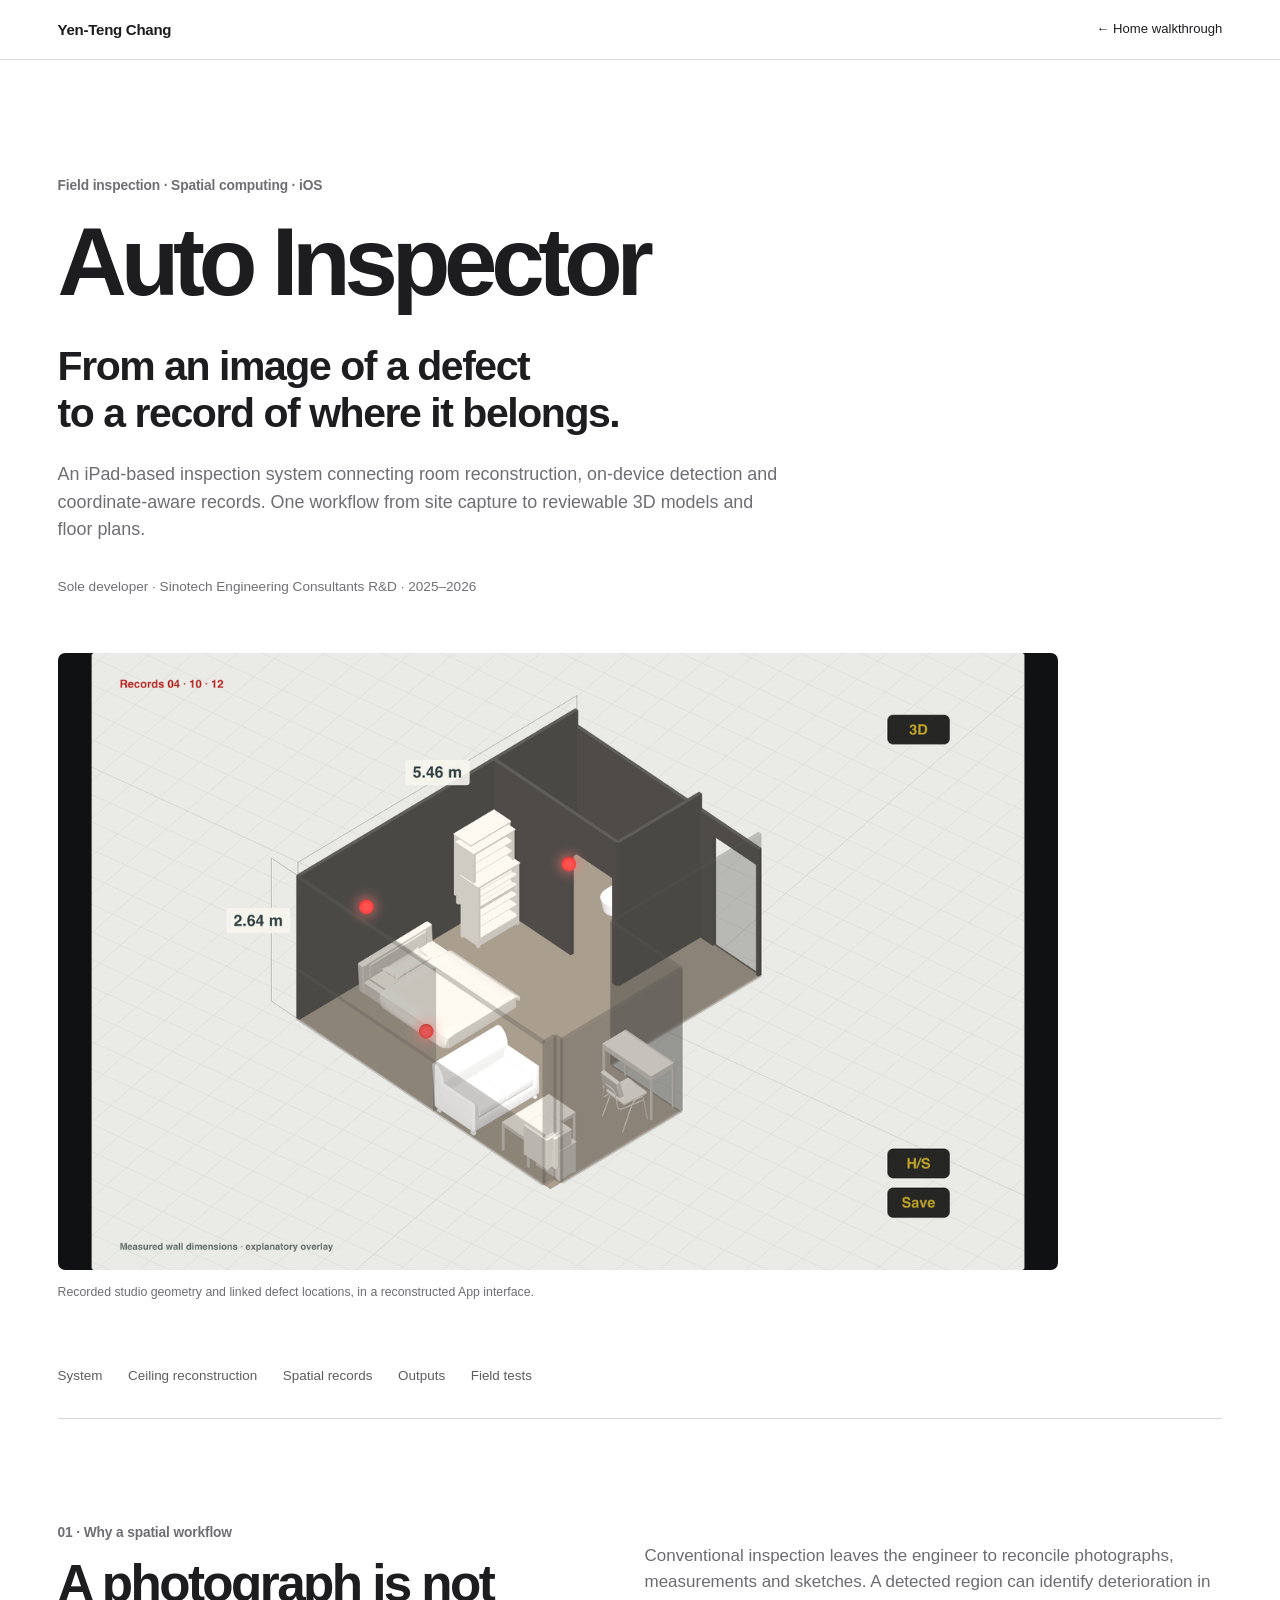
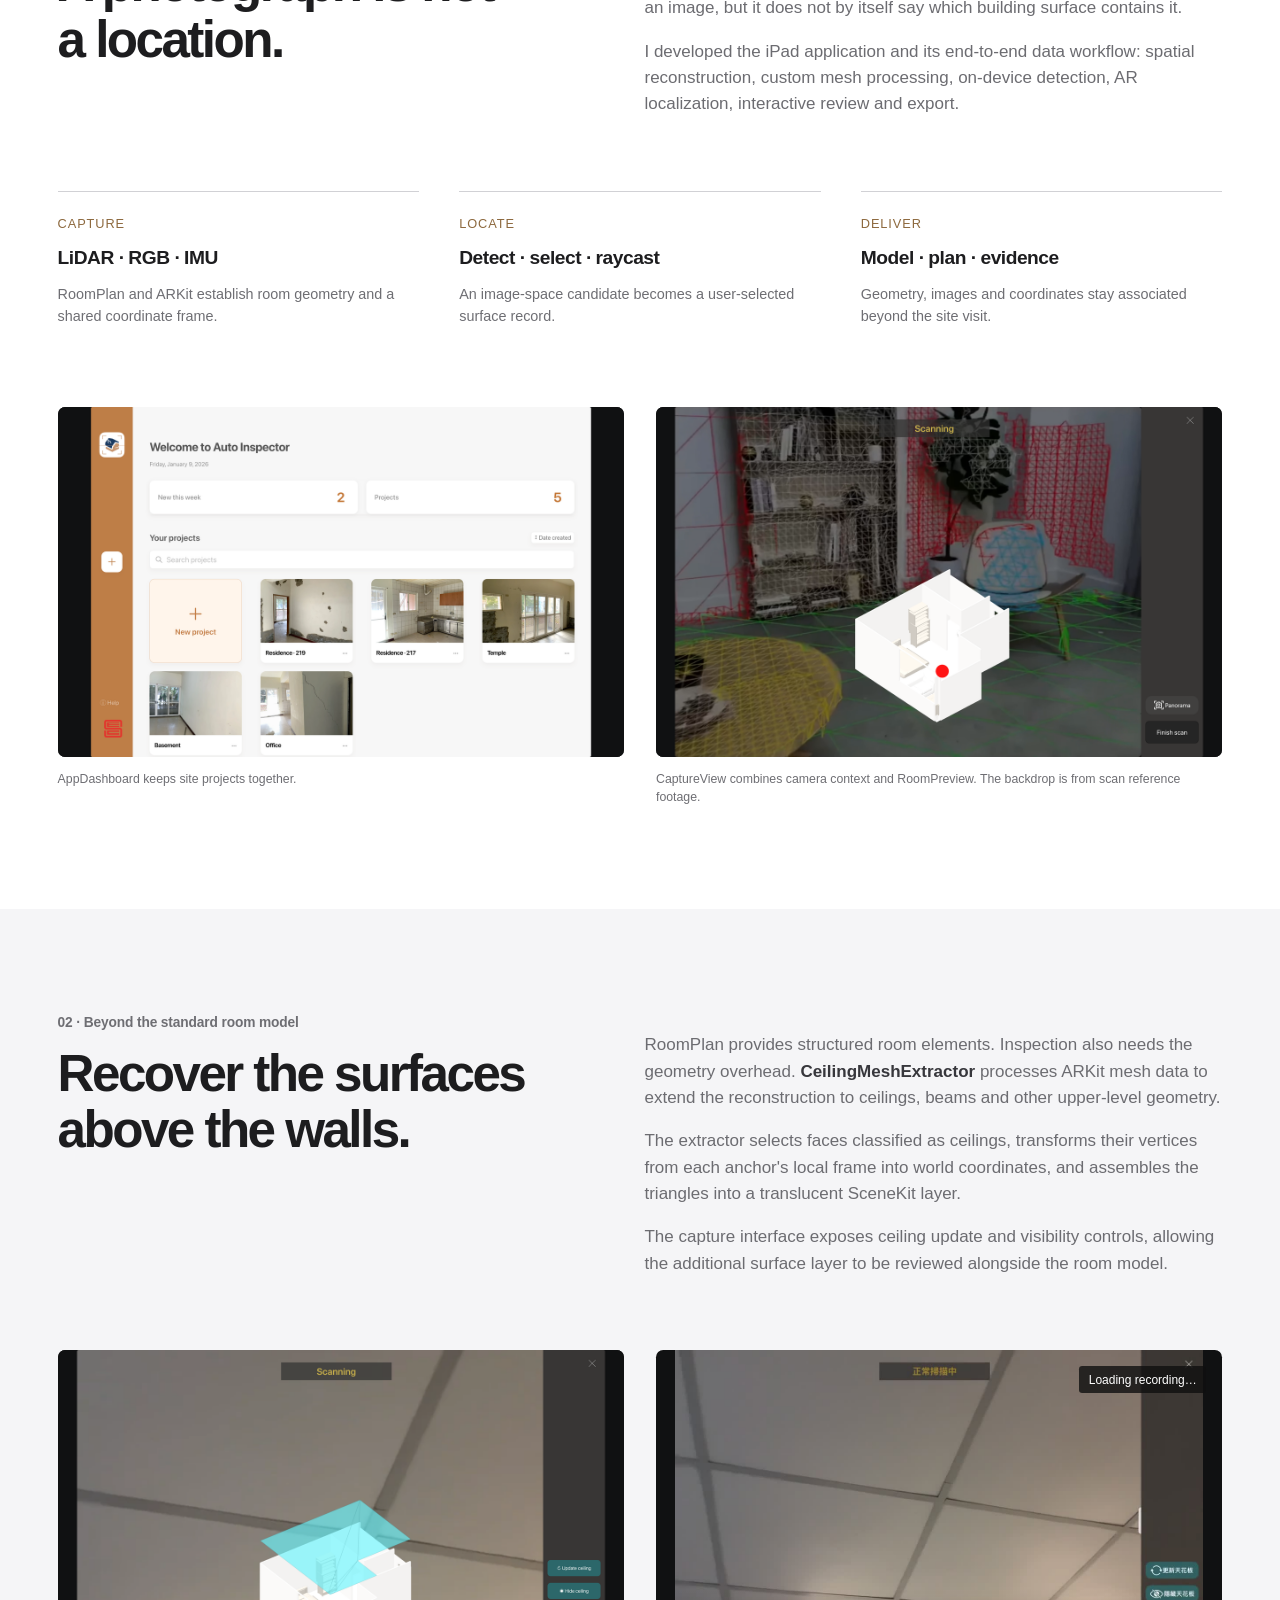
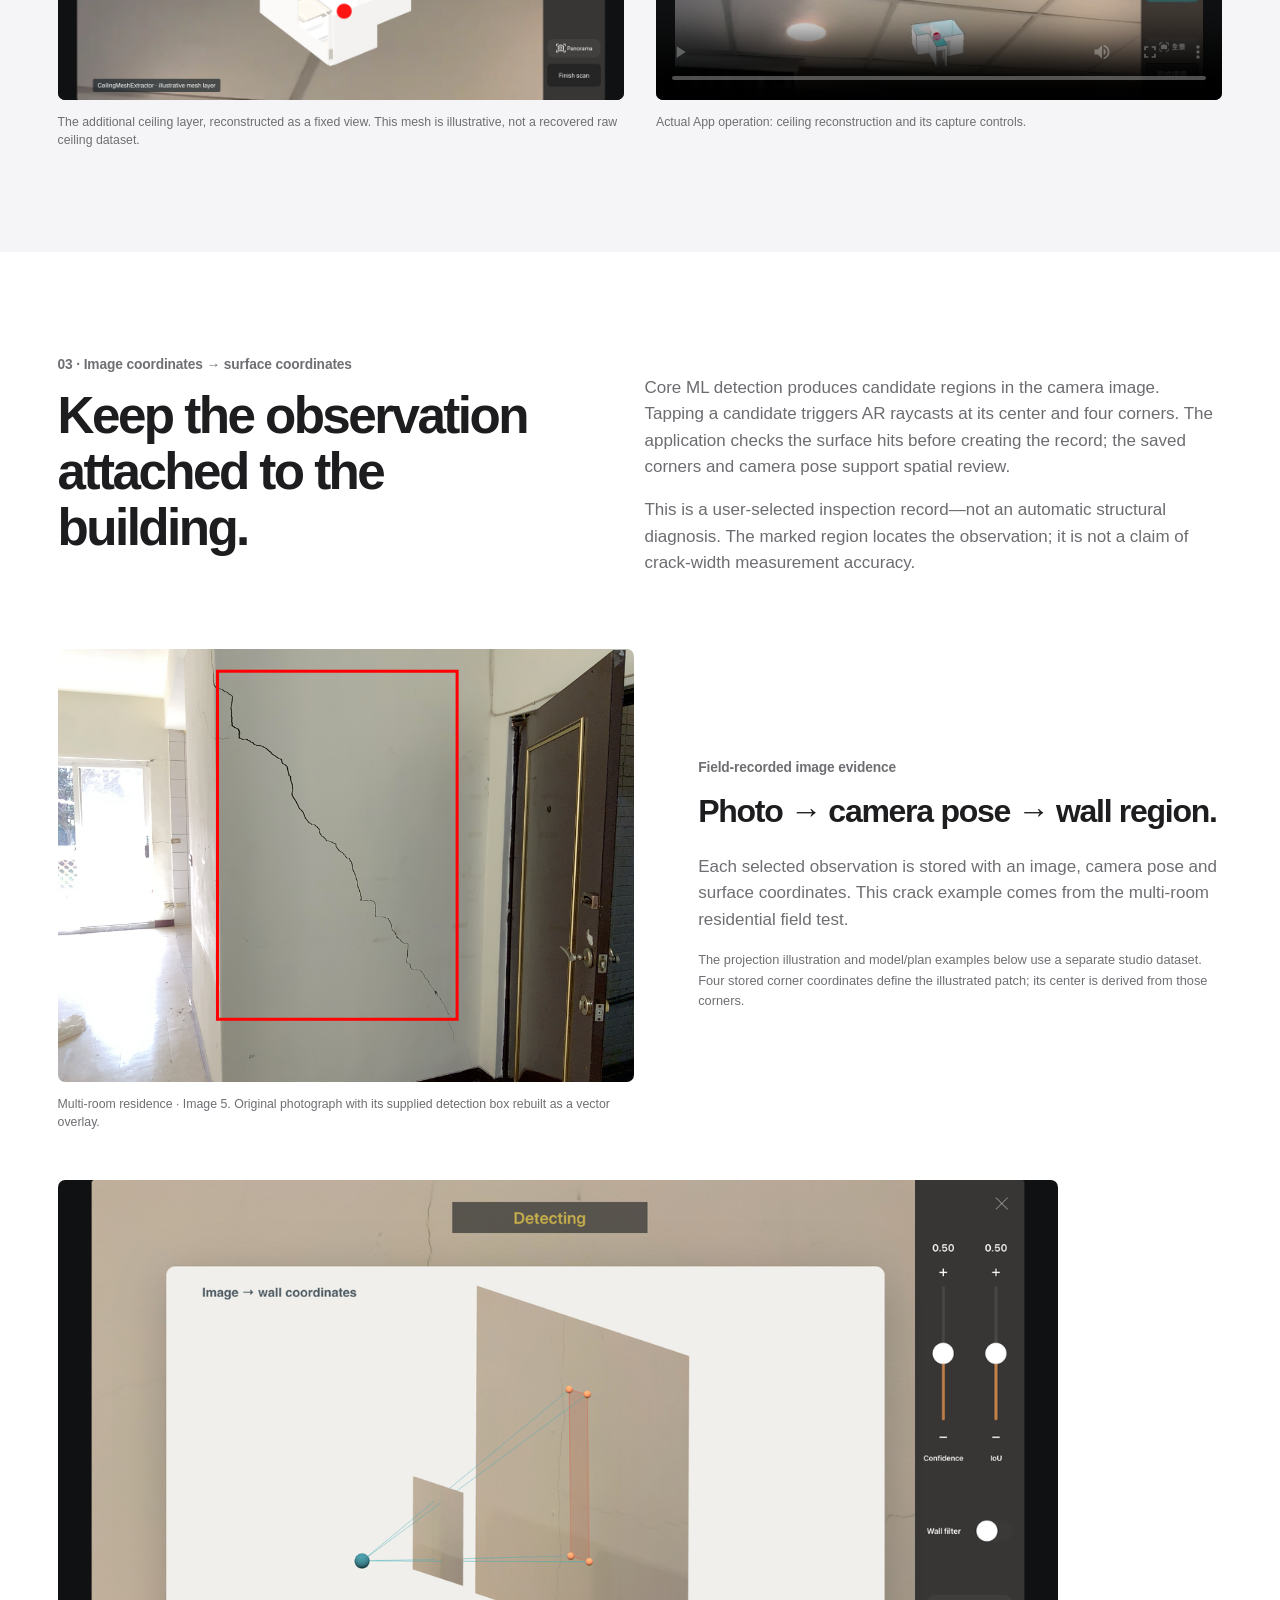
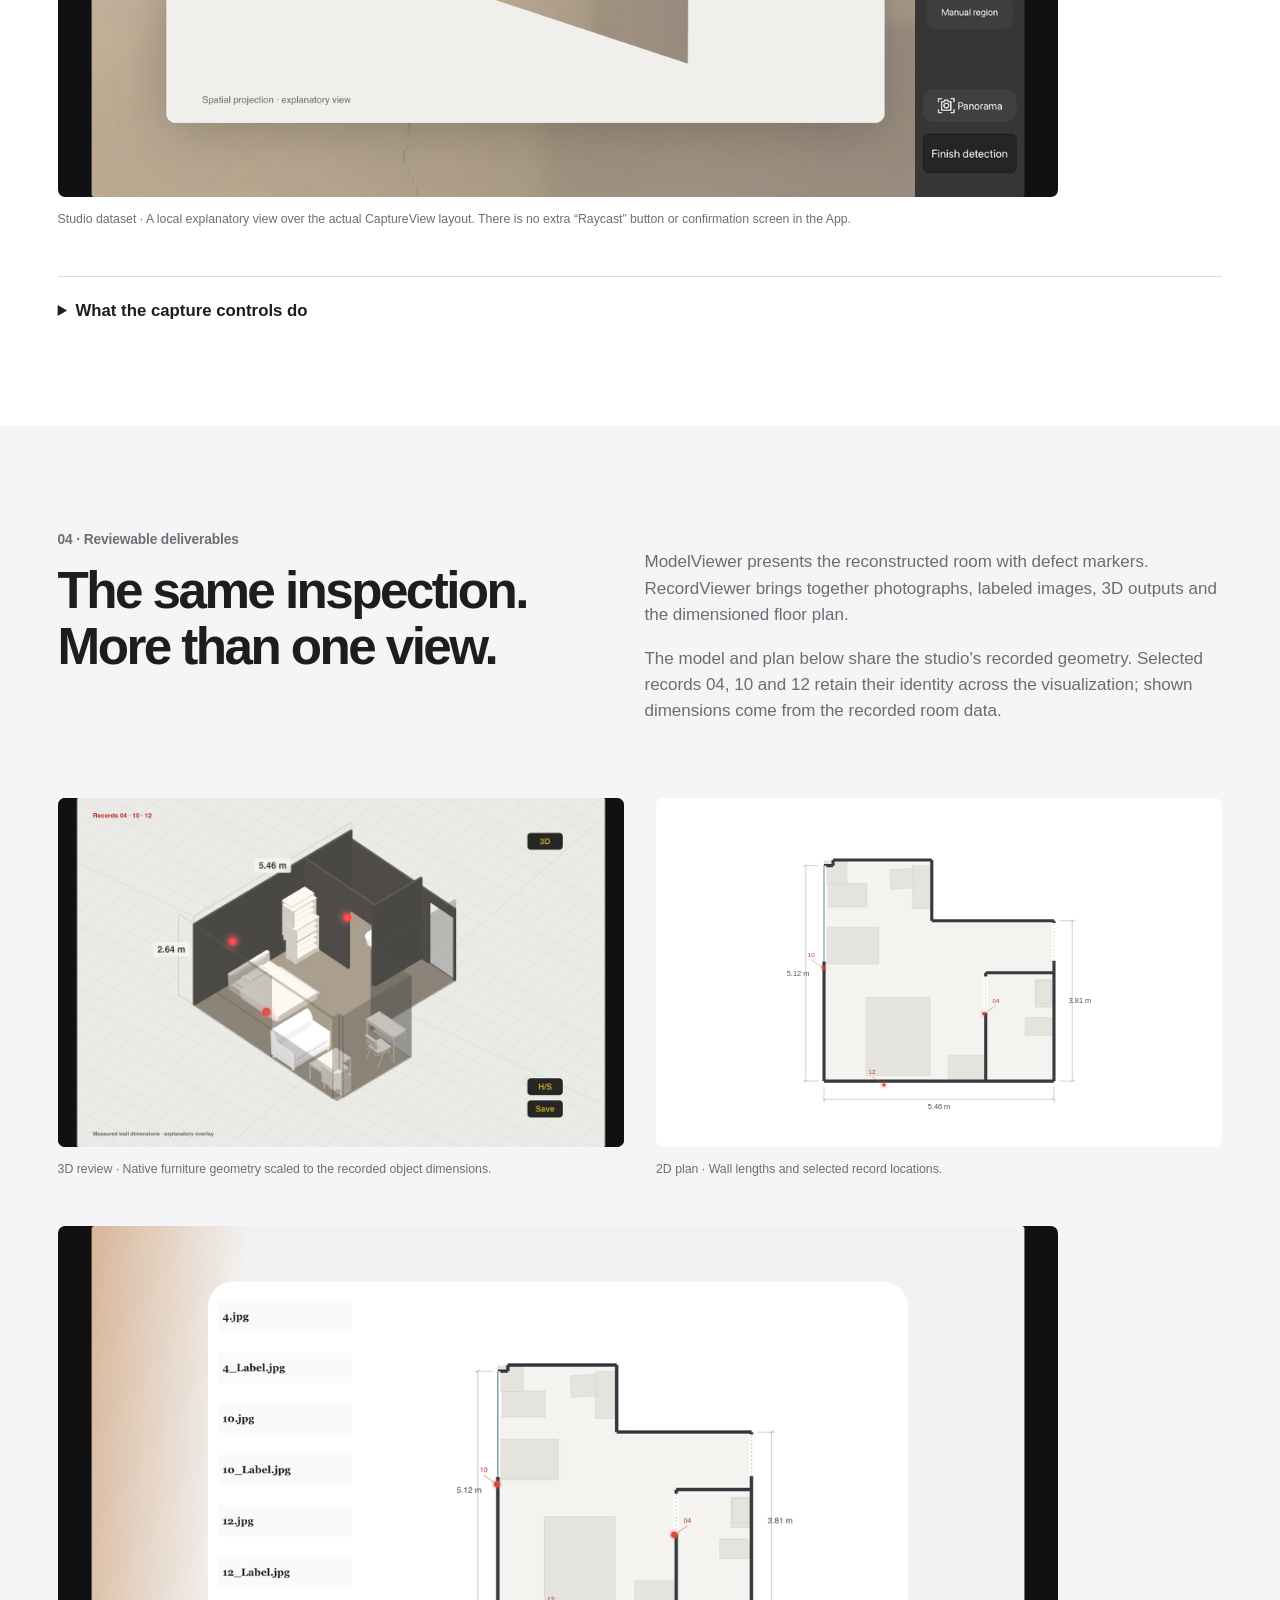
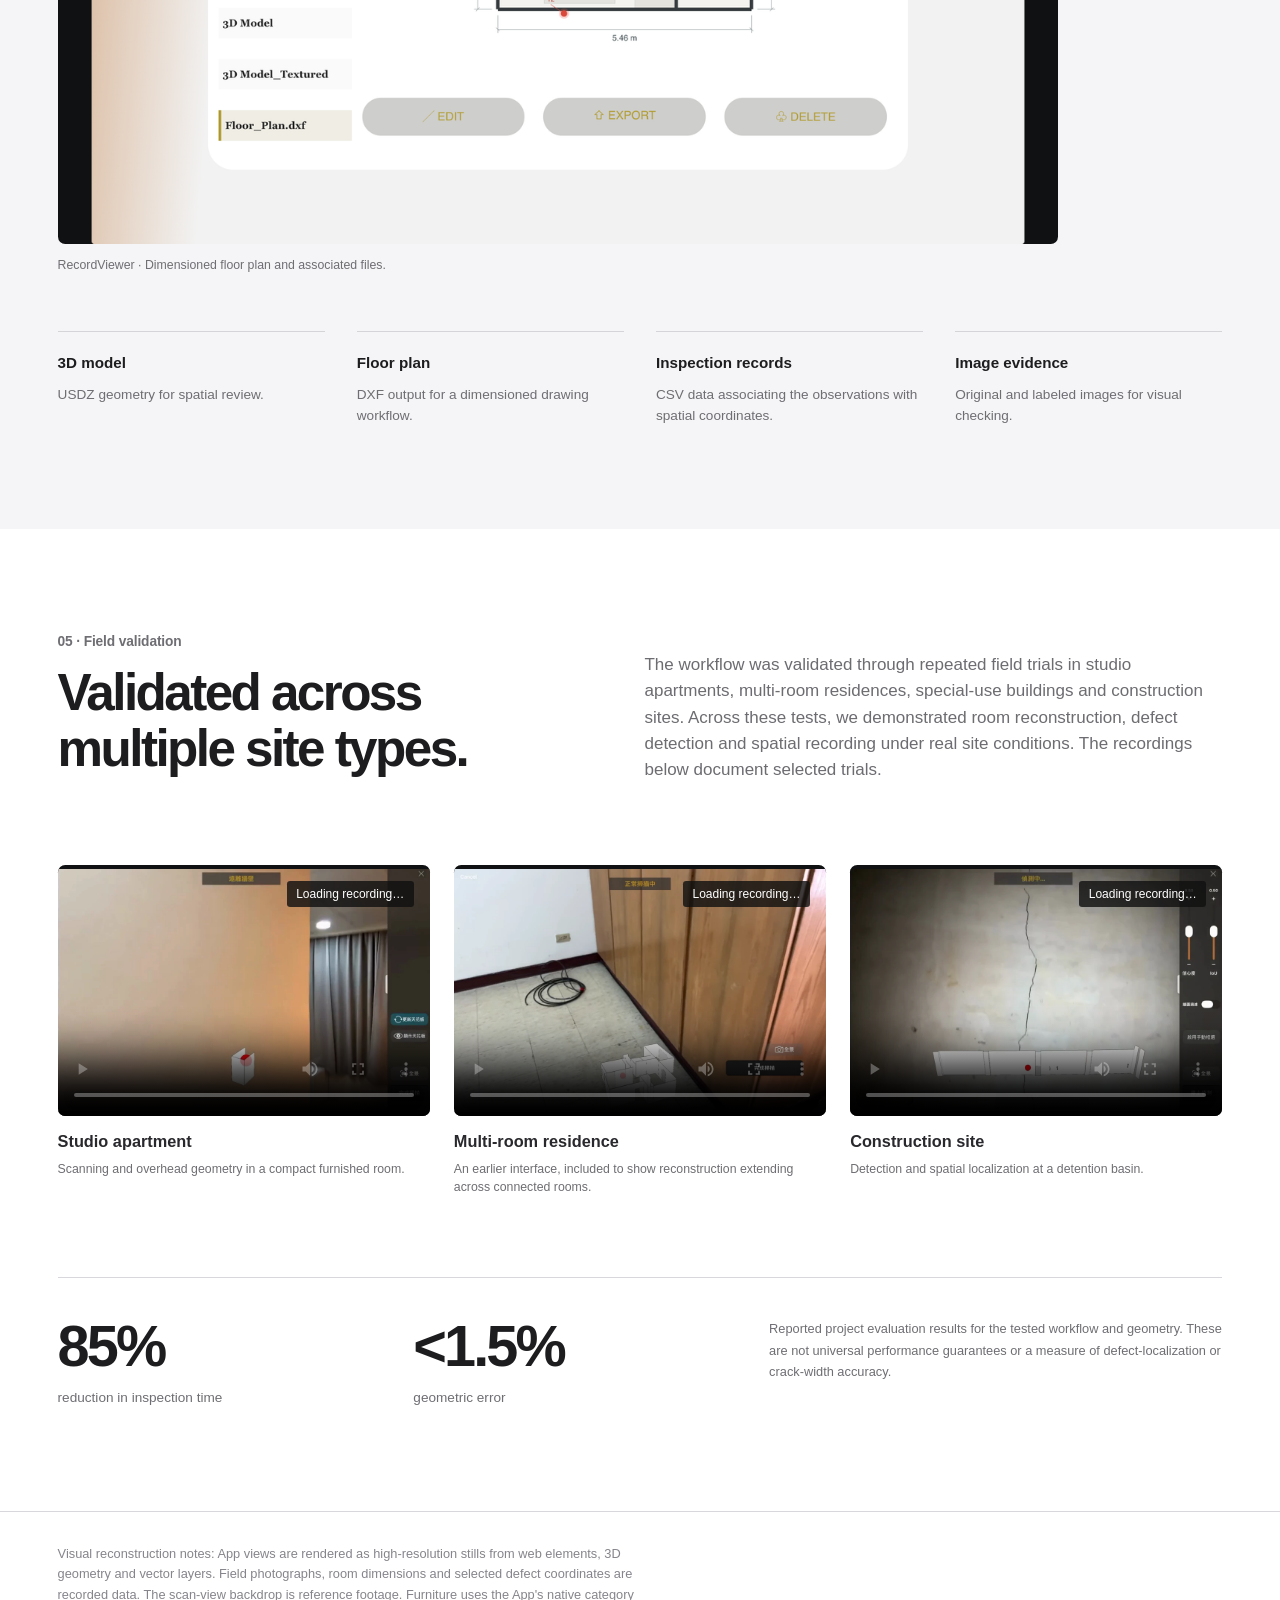
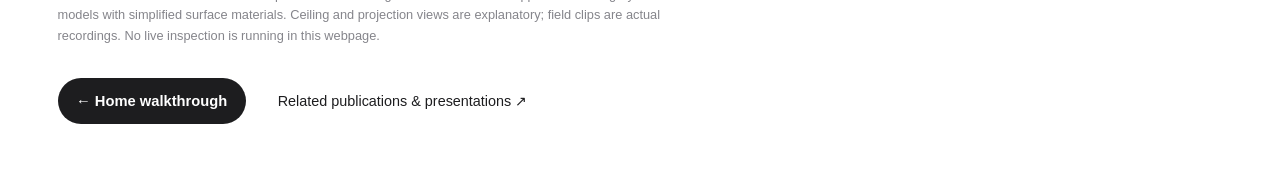
==== commit 51251d4d: "Improve original video loading across portfolio pages Production snapshot of the eight reviewed runt" ====
--- a/auto-inspector/index.html
+++ b/auto-inspector/index.html
@@ -28,7 +28,7 @@
     <section class="ai-detail-band" id="ceiling"><div class="ai-detail-shell ai-detail-section">
       <div class="ai-detail-section-head"><p class="eyebrow">02 · Beyond the standard room model</p><h2>Recover the surfaces<br>above the walls.</h2></div>
       <div class="ai-detail-body"><p>RoomPlan provides structured room elements. Inspection also needs the geometry overhead. <strong>CeilingMeshExtractor</strong> processes ARKit mesh data to extend the reconstruction to ceilings, beams and other upper-level geometry.</p><p>The extractor selects faces classified as ceilings, transforms their vertices from each anchor's local frame into world coordinates, and assembles the triangles into a translucent SceneKit layer.</p><p>The capture interface exposes ceiling update and visibility controls, allowing the additional surface layer to be reviewed alongside the room model.</p></div>
-      <div class="ai-detail-pair"><figure><img src="assets/detail-stills/ceiling-1280.webp" srcset="assets/detail-stills/ceiling-1280.webp 1280w, assets/detail-stills/ceiling-2560.webp 2560w" sizes="(max-width:560px) calc(100vw - 40px), (max-width:1280px) calc(50vw - 64px), 560px" alt="Continuous cyan ceiling layer separated above the room in the recreated scan interface" width="2560" height="1580" loading="lazy"><figcaption>The additional ceiling layer, reconstructed as a fixed view. This mesh is illustrative, not a recovered raw ceiling dataset.</figcaption></figure><figure><video controls playsinline preload="metadata" poster="assets/review/clips/ceiling-reference.jpg" aria-label="Original ceiling reconstruction operation"><source src="assets/review/clips/ceiling-reference.mp4" type="video/mp4"></video><figcaption>Actual App operation: ceiling reconstruction and its capture controls.</figcaption></figure></div>
+      <div class="ai-detail-pair"><figure><img src="assets/detail-stills/ceiling-1280.webp" srcset="assets/detail-stills/ceiling-1280.webp 1280w, assets/detail-stills/ceiling-2560.webp 2560w" sizes="(max-width:560px) calc(100vw - 40px), (max-width:1280px) calc(50vw - 64px), 560px" alt="Continuous cyan ceiling layer separated above the room in the recreated scan interface" width="2560" height="1580" loading="lazy"><figcaption>The additional ceiling layer, reconstructed as a fixed view. This mesh is illustrative, not a recovered raw ceiling dataset.</figcaption></figure><figure><video controls playsinline preload="none" poster="assets/review/clips/ceiling-reference.jpg" aria-label="Original ceiling reconstruction operation"><source src="assets/review/clips/ceiling-reference.mp4" type="video/mp4"></video><figcaption>Actual App operation: ceiling reconstruction and its capture controls.</figcaption></figure></div>
     </div></section>
     <section class="ai-detail-section ai-detail-shell" id="anchoring">
       <div class="ai-detail-section-head"><p class="eyebrow">03 · Image coordinates → surface coordinates</p><h2>Keep the observation<br> attached to the building.</h2></div>
@@ -48,13 +48,14 @@
       <div class="ai-detail-section-head"><p class="eyebrow">05 · Field validation</p><h2>Validated across<br> multiple site types.</h2></div>
       <div class="ai-detail-body"><p>The workflow was validated through repeated field trials in studio apartments, multi-room residences, special-use buildings and construction sites. Across these tests, we demonstrated room reconstruction, defect detection and spatial recording under real site conditions. The recordings below document selected trials.</p></div>
       <div class="ai-field-grid">
-        <figure><video controls playsinline preload="metadata" poster="assets/experience/field-studio.webp" aria-label="Actual studio apartment scan"><source src="assets/experience/field-studio.mp4" type="video/mp4"></video><figcaption><strong>Studio apartment</strong><span>Scanning and overhead geometry in a compact furnished room.</span></figcaption></figure>
-        <figure><video controls playsinline preload="metadata" poster="assets/experience/field-multiroom.webp" aria-label="Actual multi-room residential scan, earlier software interface"><source src="assets/experience/field-multiroom.mp4" type="video/mp4"></video><figcaption><strong>Multi-room residence</strong><span>An earlier interface, included to show reconstruction extending across connected rooms.</span></figcaption></figure>
-        <figure><video controls playsinline preload="metadata" poster="assets/experience/field-construction.webp" aria-label="Actual detection at a detention basin construction site"><source src="assets/experience/field-construction.mp4" type="video/mp4"></video><figcaption><strong>Construction site</strong><span>Detection and spatial localization at a detention basin.</span></figcaption></figure>
+        <figure><video controls playsinline preload="none" poster="assets/experience/field-studio.webp" aria-label="Actual studio apartment scan"><source src="assets/experience/field-studio.mp4" type="video/mp4"></video><figcaption><strong>Studio apartment</strong><span>Scanning and overhead geometry in a compact furnished room.</span></figcaption></figure>
+        <figure><video controls playsinline preload="none" poster="assets/experience/field-multiroom.webp" aria-label="Actual multi-room residential scan, earlier software interface"><source src="assets/experience/field-multiroom.mp4" type="video/mp4"></video><figcaption><strong>Multi-room residence</strong><span>An earlier interface, included to show reconstruction extending across connected rooms.</span></figcaption></figure>
+        <figure><video controls playsinline preload="none" poster="assets/experience/field-construction.webp" aria-label="Actual detection at a detention basin construction site"><source src="assets/experience/field-construction.mp4" type="video/mp4"></video><figcaption><strong>Construction site</strong><span>Detection and spatial localization at a detention basin.</span></figcaption></figure>
       </div>
       <div class="ai-evaluation"><div><strong>85%</strong><span>reduction in inspection time</span></div><div><strong>&lt;1.5%</strong><span>geometric error</span></div><p>Reported project evaluation results for the tested workflow and geometry. These are not universal performance guarantees or a measure of defect-localization or crack-width accuracy.</p></div>
     </section>
     <footer class="ai-detail-footer ai-detail-shell"><p class="ai-small-note">Visual reconstruction notes: App views are rendered as high-resolution stills from web elements, 3D geometry and vector layers. Field photographs, room dimensions and selected defect coordinates are recorded data. The scan-view backdrop is reference footage. Furniture uses the App's native category models with simplified surface materials. Ceiling and projection views are explanatory; field clips are actual recordings. No live inspection is running in this webpage.</p><div><a class="button" href="/#auto-inspector">← Home walkthrough</a><a href="/publications/">Related publications &amp; presentations ↗</a></div></footer>
   </main>
+  <script type="module" src="/assets/scripts/media-preload.js"></script>
 </body>
 </html>
--- a/auto-inspector/experience/detail.css
+++ b/auto-inspector/experience/detail.css
@@ -8,6 +8,8 @@
 .ai-detail-meta{font-size:.85rem;margin-top:2rem;color:#717174}
 .ai-detail figure{margin:0;min-width:0}
 .ai-detail img,.ai-detail video{display:block;width:100%;height:auto;border-radius:.45rem}
+.ai-detail figure.media-loading{position:relative}
+.ai-detail figure.media-loading::after{content:'Loading recording…';position:absolute;top:1rem;right:1rem;padding:.4rem .6rem;border-radius:.2rem;background:#101010cc;color:#fff;font:12px -apple-system,BlinkMacSystemFont,sans-serif;pointer-events:none}
 .ai-detail video{aspect-ratio:1.48;background:#101112;object-fit:contain}
 .ai-detail figcaption{font-size:.77rem;line-height:1.5;color:var(--muted);margin-top:.8rem}
 .ai-detail-cover{margin-top:3.5rem!important;max-width:1000px}
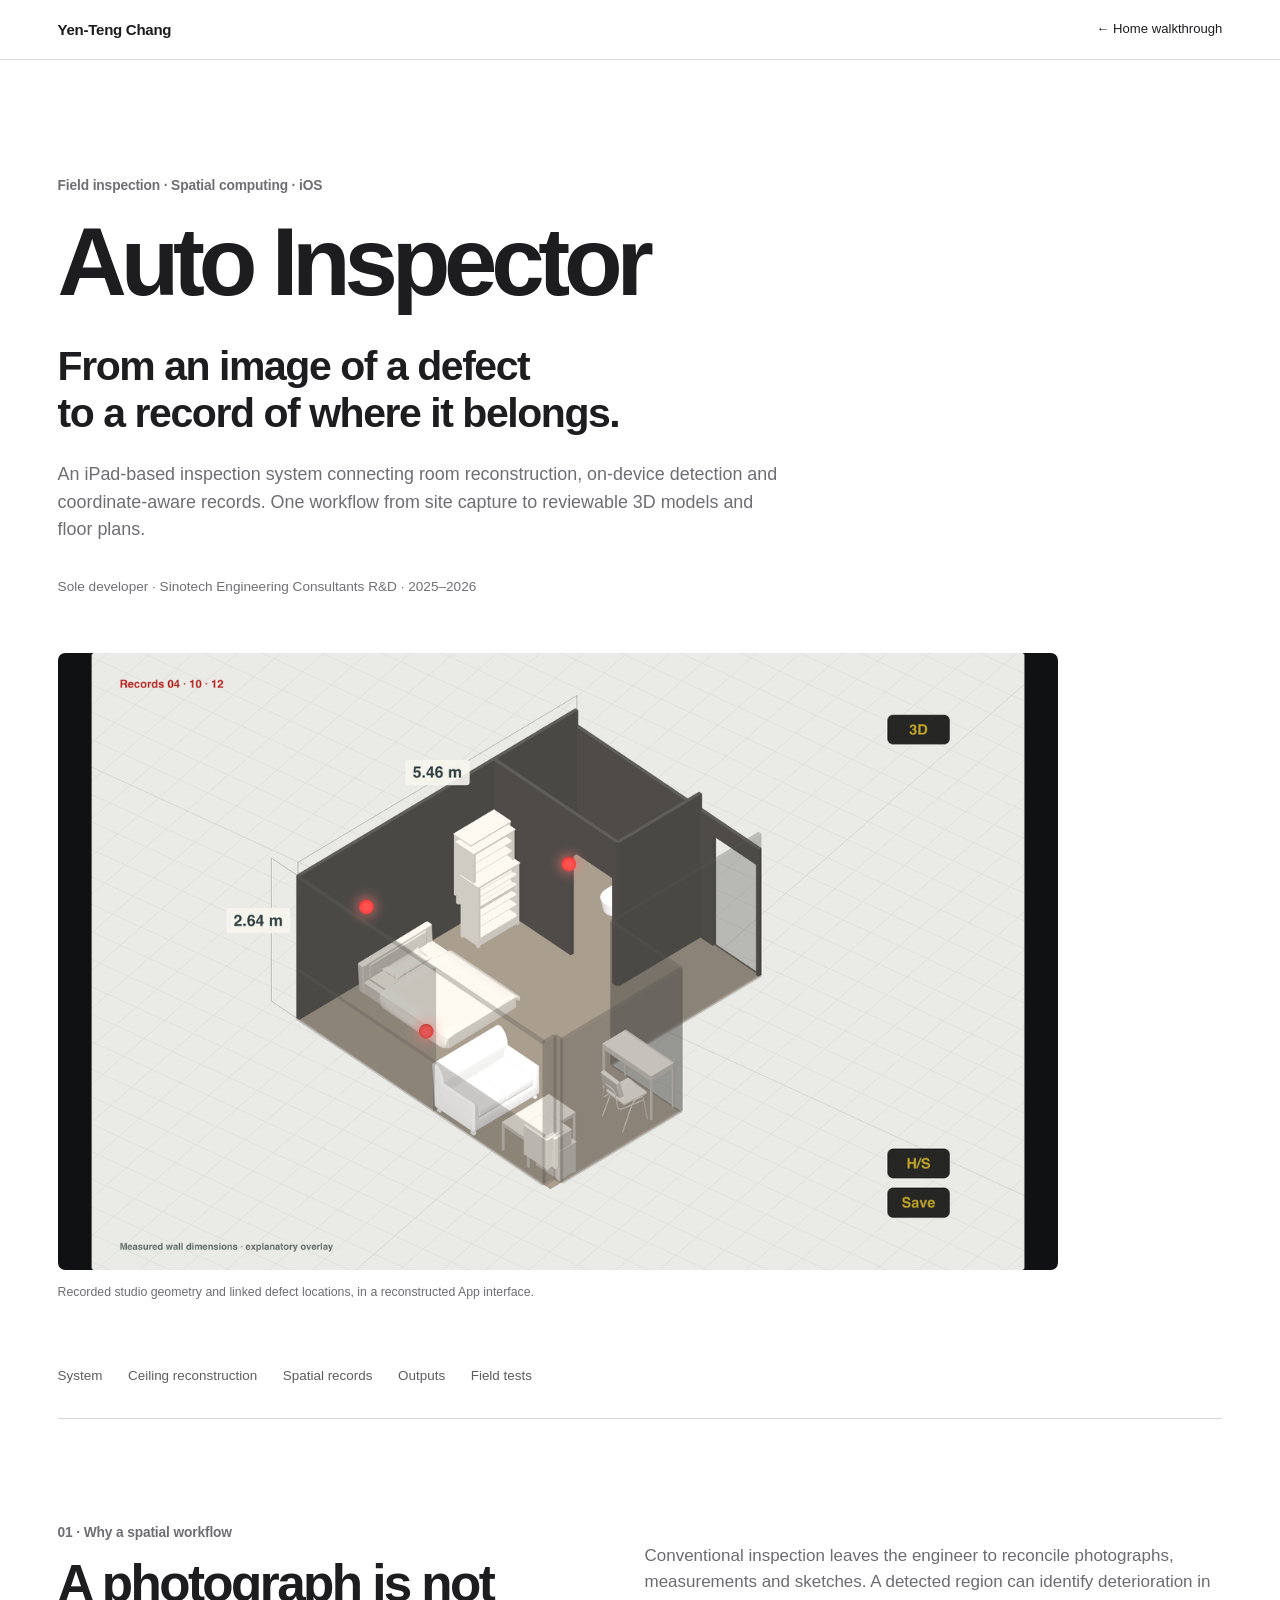
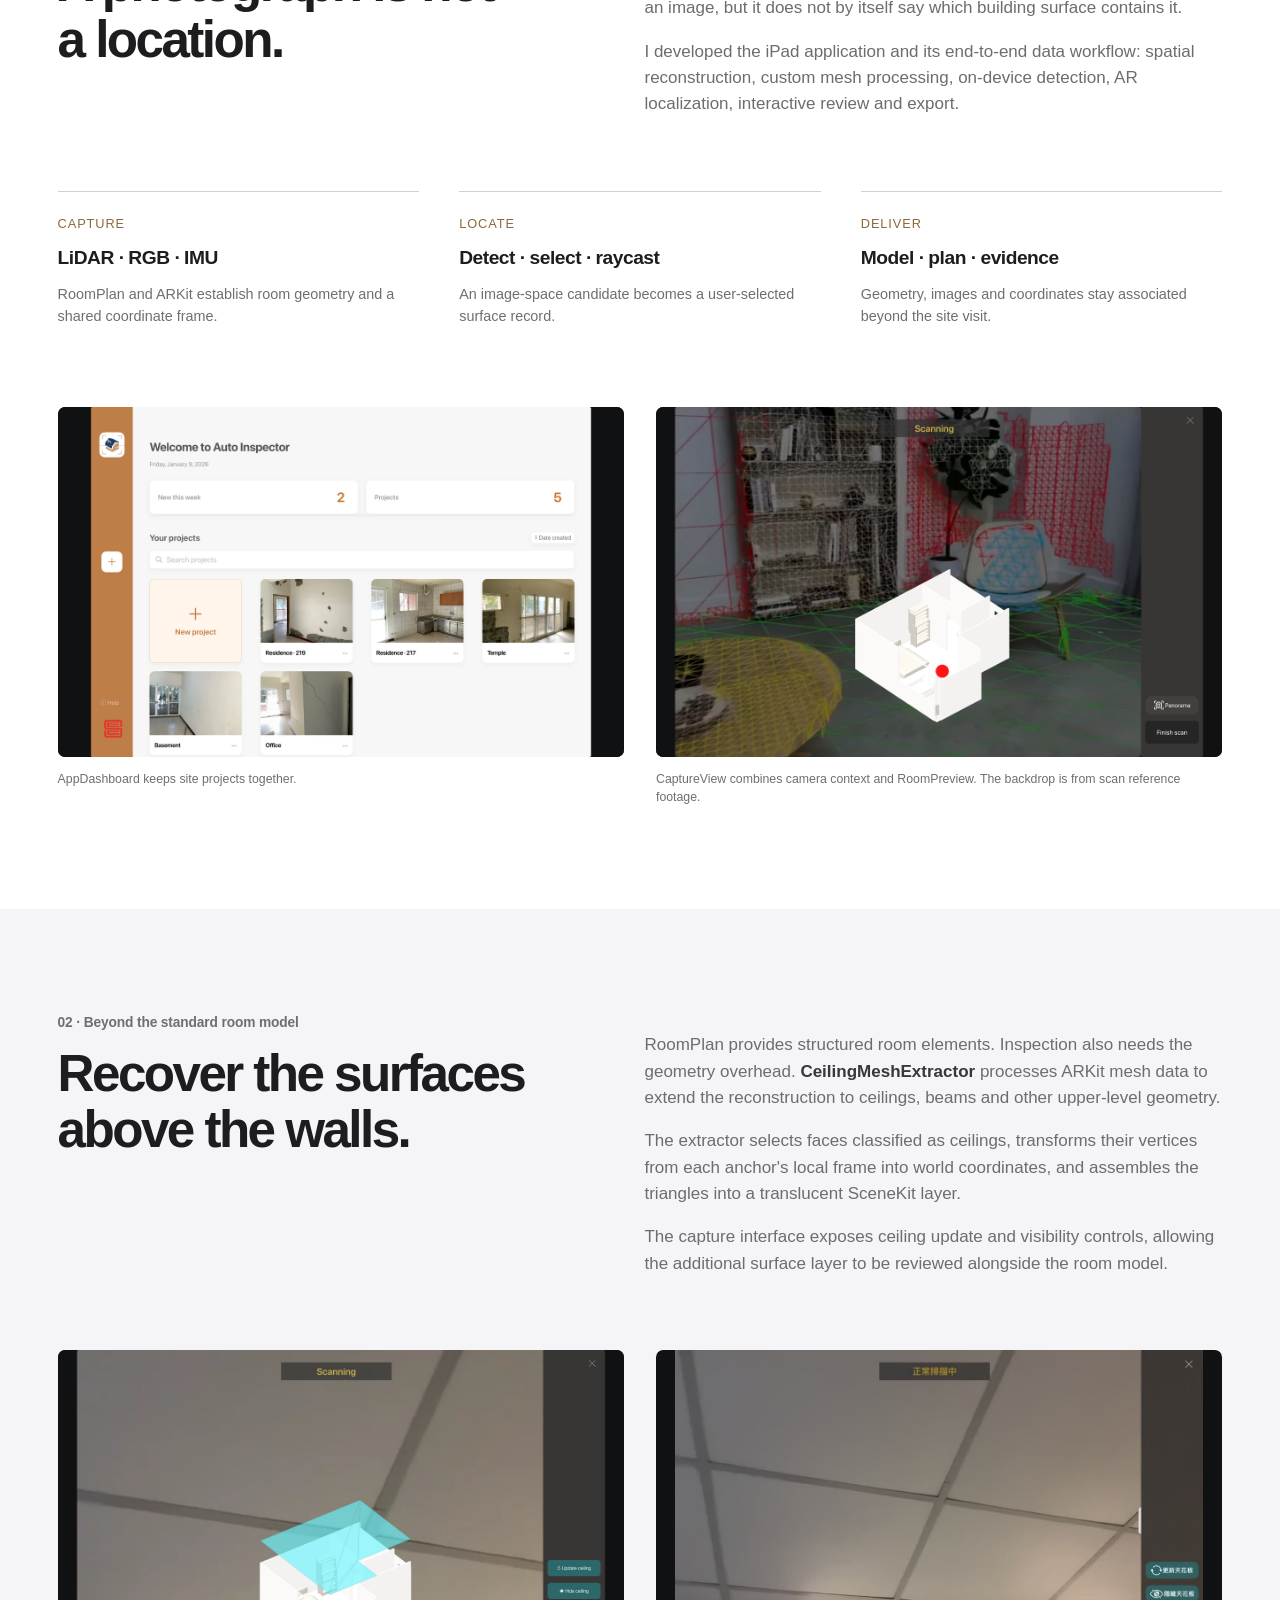
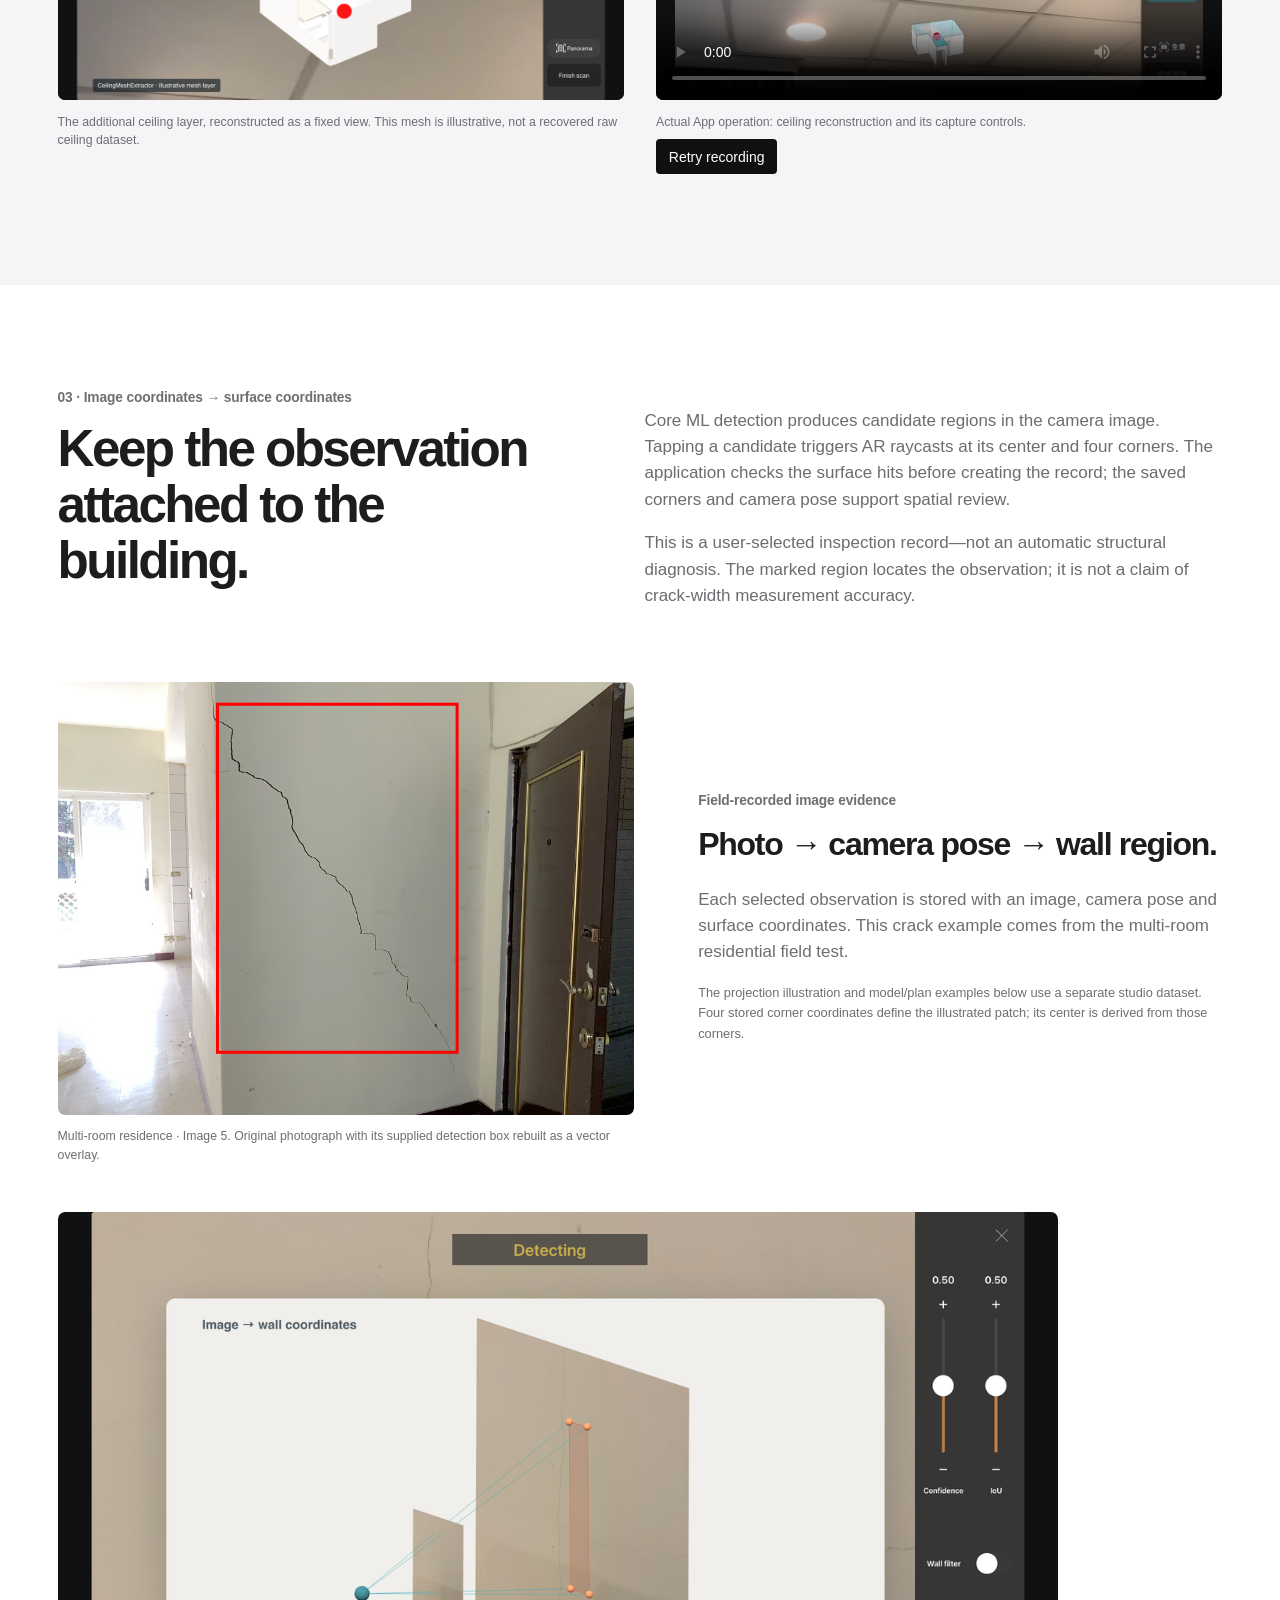
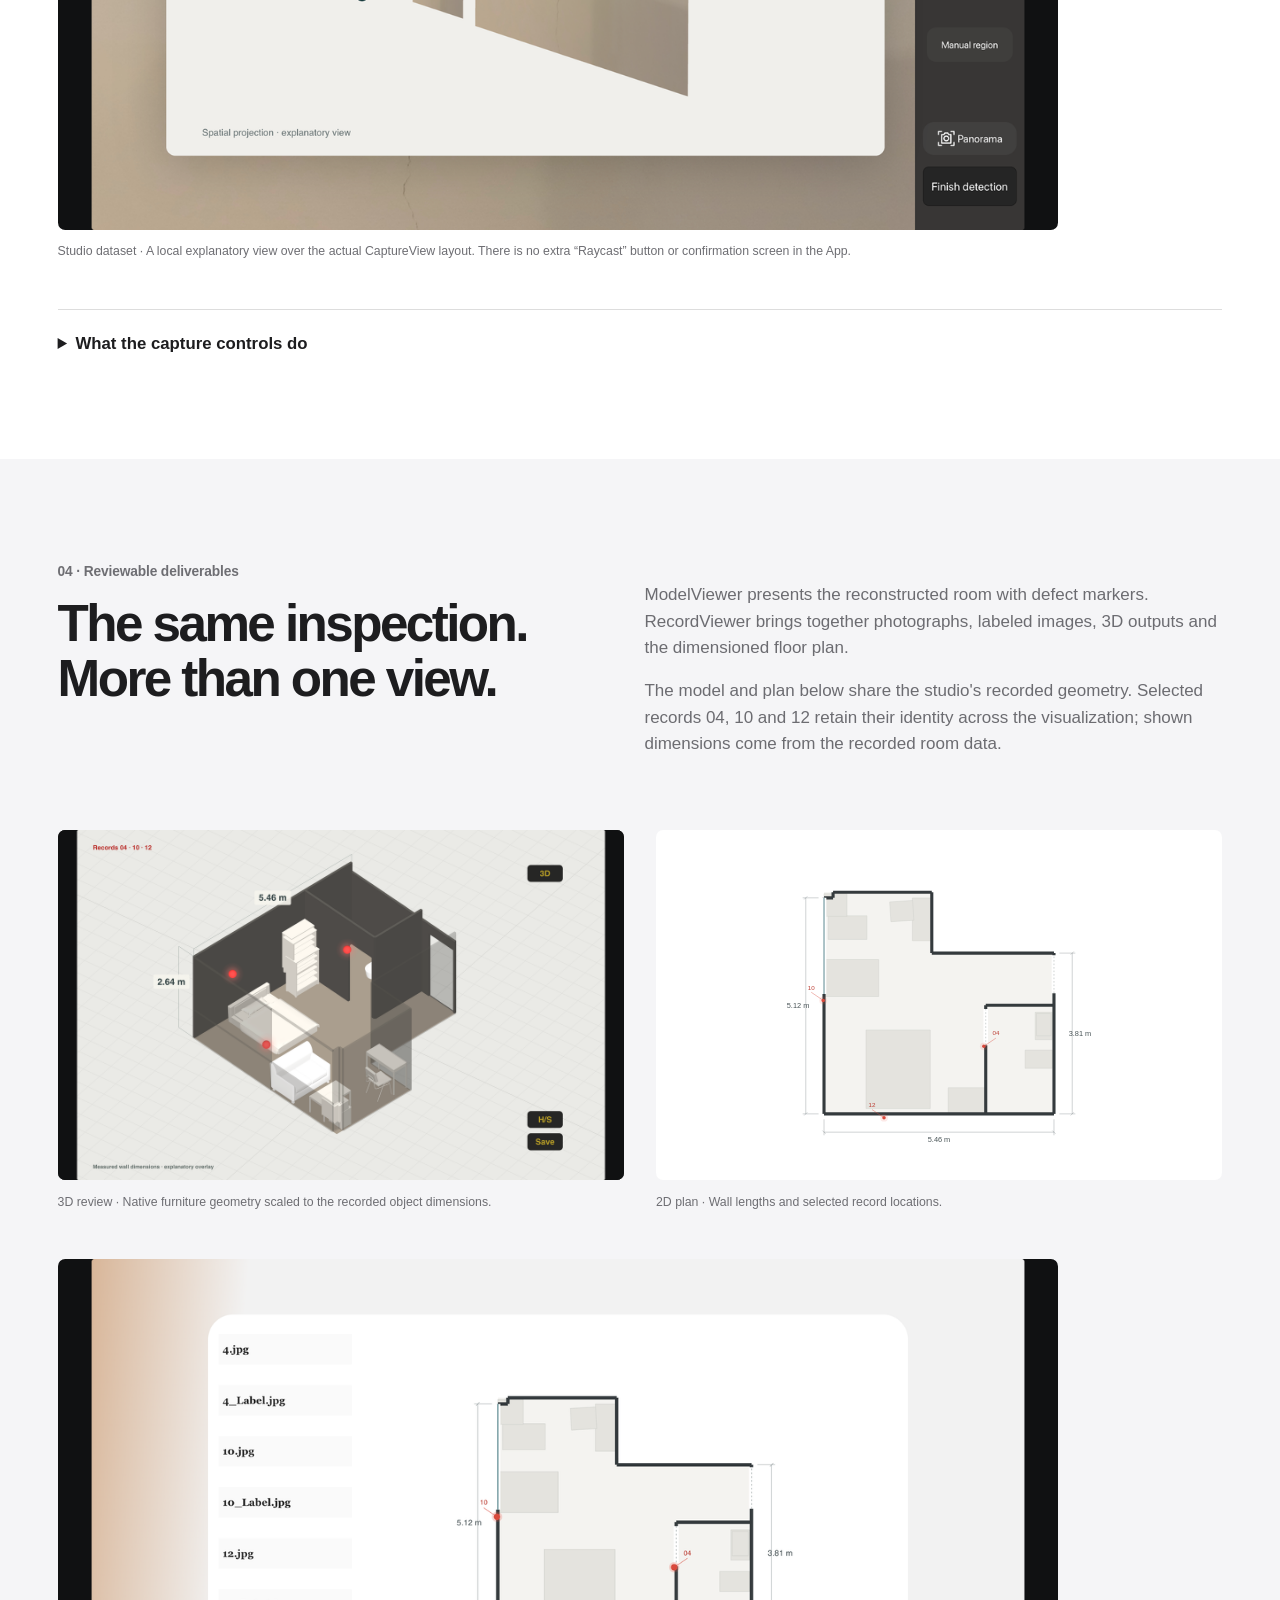
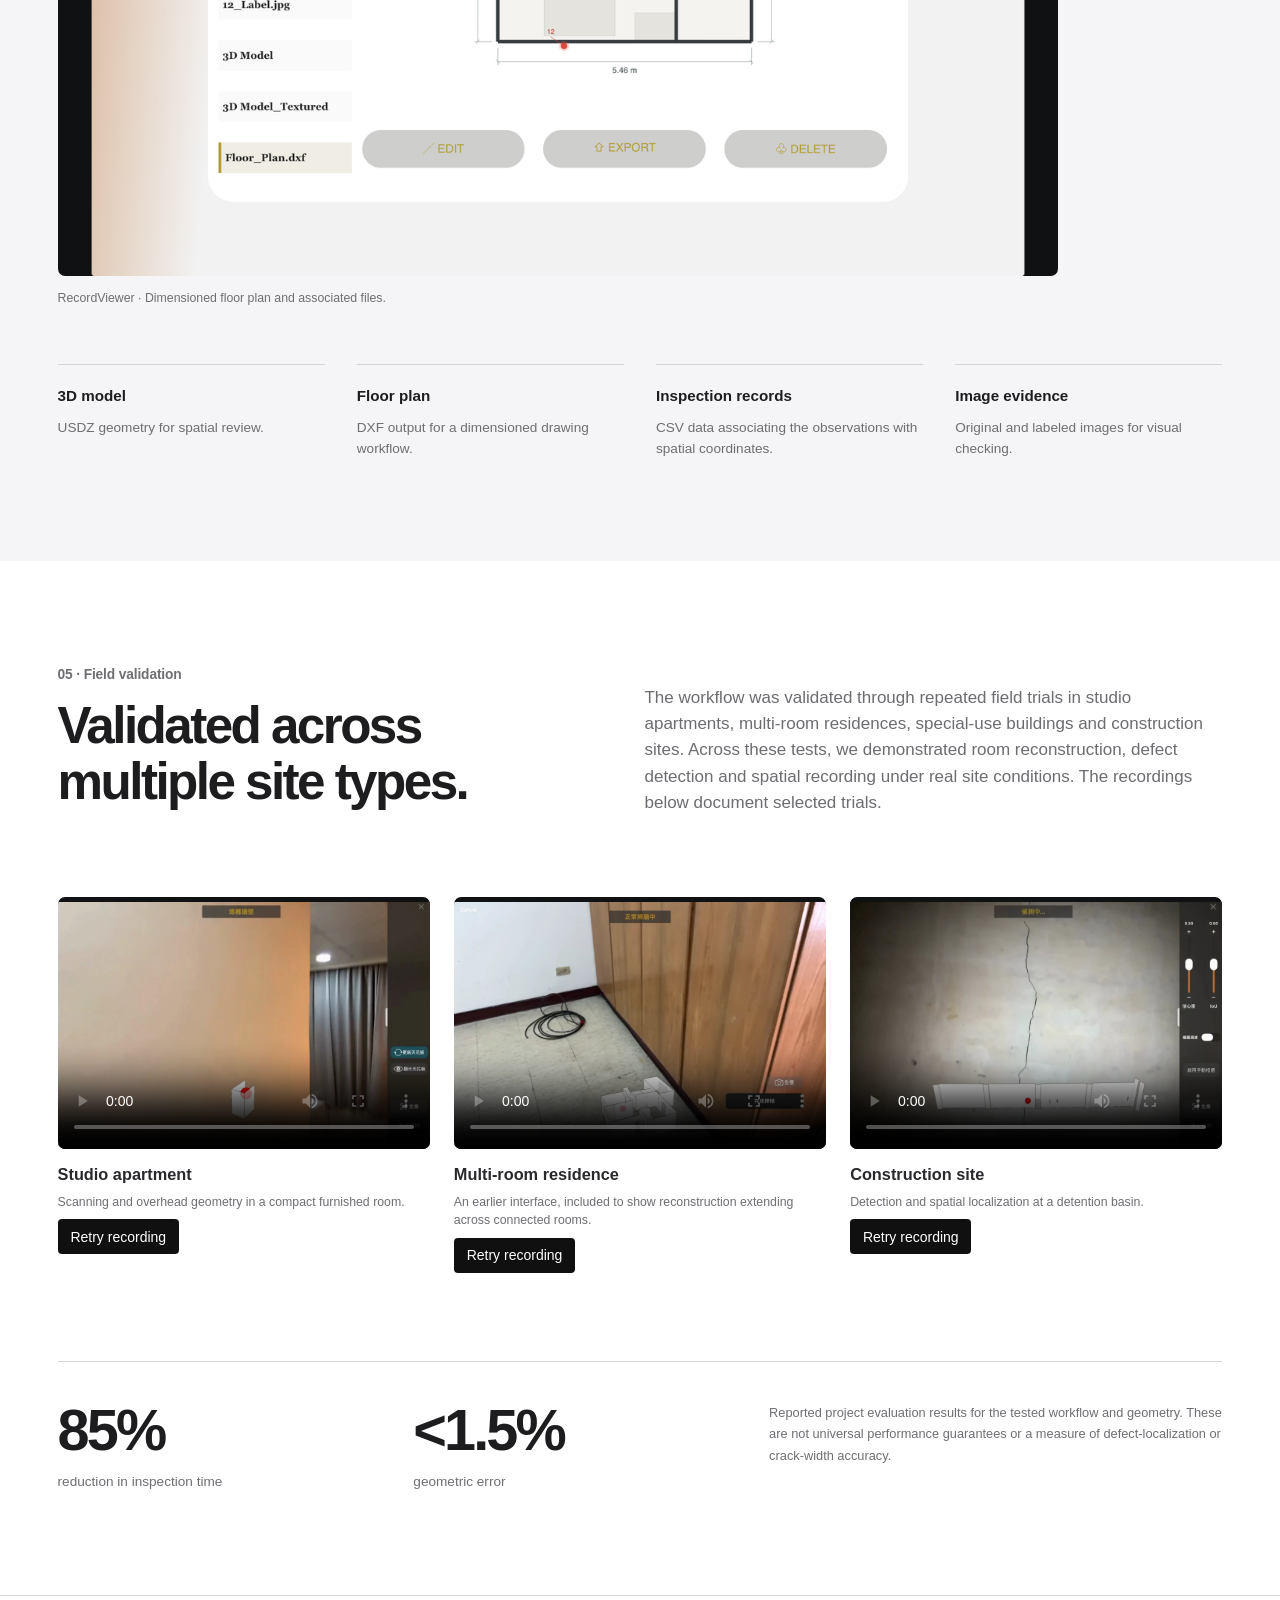
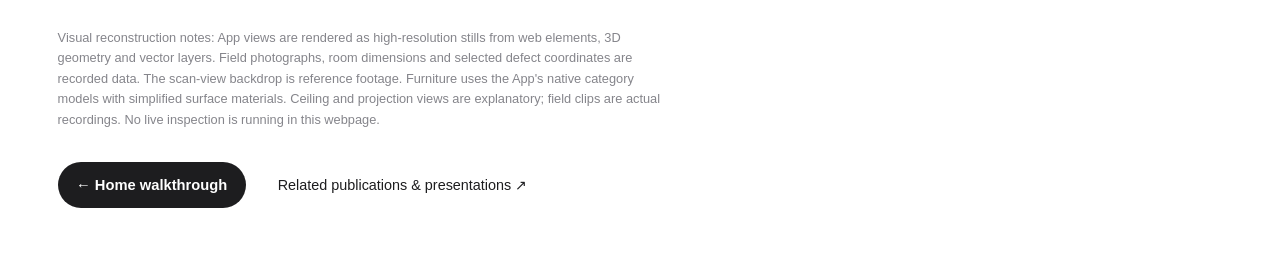
==== commit 6b36d13a: "Rebuild media loading with resumable ranges and scene readiness gates Production snapshot of the twe" ====
--- a/auto-inspector/index.html
+++ b/auto-inspector/index.html
@@ -5,7 +5,7 @@
   <meta name="viewport" content="width=device-width, initial-scale=1">
   <title>Auto Inspector — Yen-Teng Chang</title>
   <meta name="description" content="An iPad inspection system connecting RoomPlan, custom ceiling reconstruction, on-device detection and spatially anchored defect records. Engineering details and actual field recordings.">
-  <link rel="stylesheet" href="/assets/wireframe.css"><link rel="stylesheet" href="/auto-inspector/experience/detail.css">
+  <link rel="stylesheet" href="/assets/wireframe.css"><link rel="stylesheet" href="/auto-inspector/experience/detail.css?v=20260927b">
 </head>
 <body class="ai-detail">
   <a class="skip-link" href="#main">Skip to content</a>
@@ -56,6 +56,6 @@
     </section>
     <footer class="ai-detail-footer ai-detail-shell"><p class="ai-small-note">Visual reconstruction notes: App views are rendered as high-resolution stills from web elements, 3D geometry and vector layers. Field photographs, room dimensions and selected defect coordinates are recorded data. The scan-view backdrop is reference footage. Furniture uses the App's native category models with simplified surface materials. Ceiling and projection views are explanatory; field clips are actual recordings. No live inspection is running in this webpage.</p><div><a class="button" href="/#auto-inspector">← Home walkthrough</a><a href="/publications/">Related publications &amp; presentations ↗</a></div></footer>
   </main>
-  <script type="module" src="/assets/scripts/media-preload.js"></script>
+  <script type="module" src="/assets/scripts/media-preload.js?v=20260927b"></script>
 </body>
 </html>
--- a/auto-inspector/experience/detail.css
+++ b/auto-inspector/experience/detail.css
@@ -9,7 +9,8 @@
 .ai-detail figure{margin:0;min-width:0}
 .ai-detail img,.ai-detail video{display:block;width:100%;height:auto;border-radius:.45rem}
 .ai-detail figure.media-loading{position:relative}
-.ai-detail figure.media-loading::after{content:'Loading recording…';position:absolute;top:1rem;right:1rem;padding:.4rem .6rem;border-radius:.2rem;background:#101010cc;color:#fff;font:12px -apple-system,BlinkMacSystemFont,sans-serif;pointer-events:none}
+.ai-detail figure.media-loading::after{content:attr(data-loading-label);position:absolute;top:1rem;right:1rem;padding:.4rem .6rem;border-radius:.2rem;background:#101010cc;color:#fff;font:12px -apple-system,BlinkMacSystemFont,sans-serif;pointer-events:none}
+.ai-detail .media-retry{display:block;margin:.5rem 0;padding:.6rem .8rem;background:#101010;color:#fff;border:0;border-radius:.25rem;cursor:pointer;font:14px -apple-system,BlinkMacSystemFont,sans-serif}
 .ai-detail video{aspect-ratio:1.48;background:#101112;object-fit:contain}
 .ai-detail figcaption{font-size:.77rem;line-height:1.5;color:var(--muted);margin-top:.8rem}
 .ai-detail-cover{margin-top:3.5rem!important;max-width:1000px}
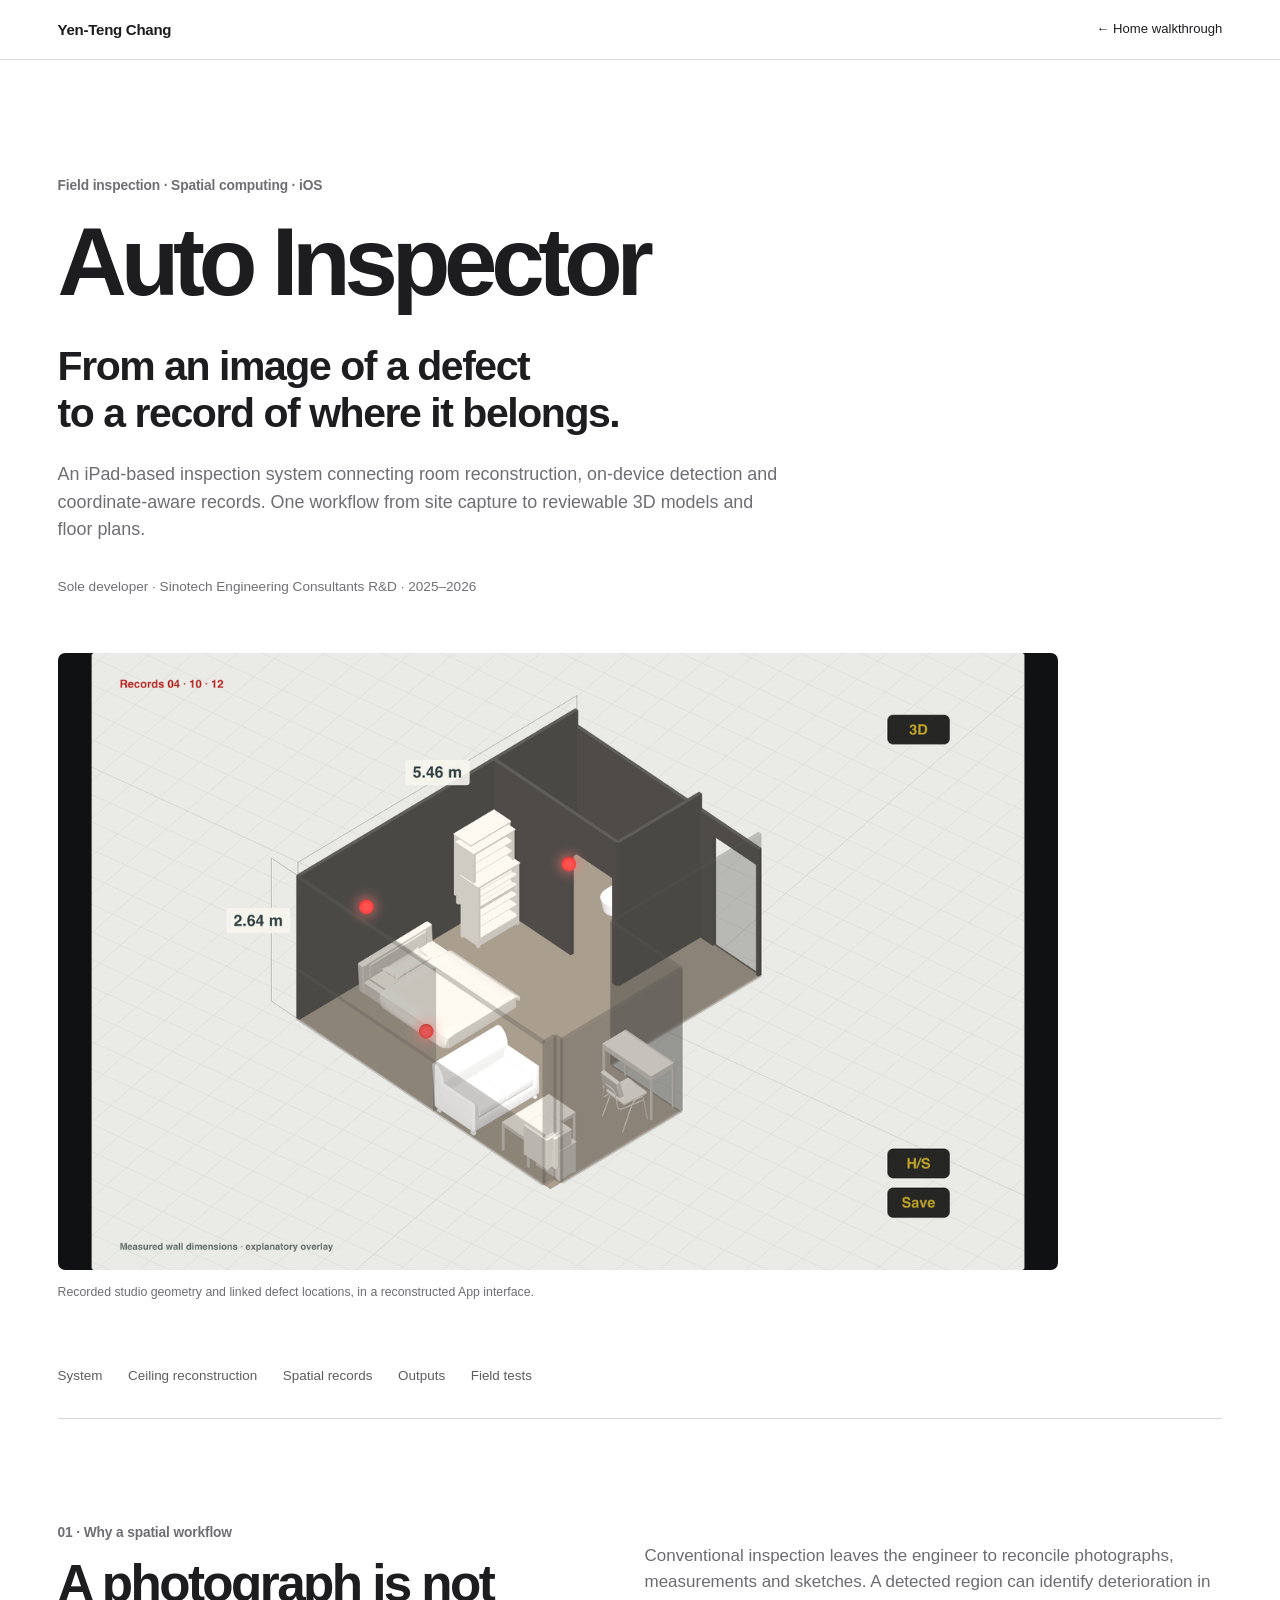
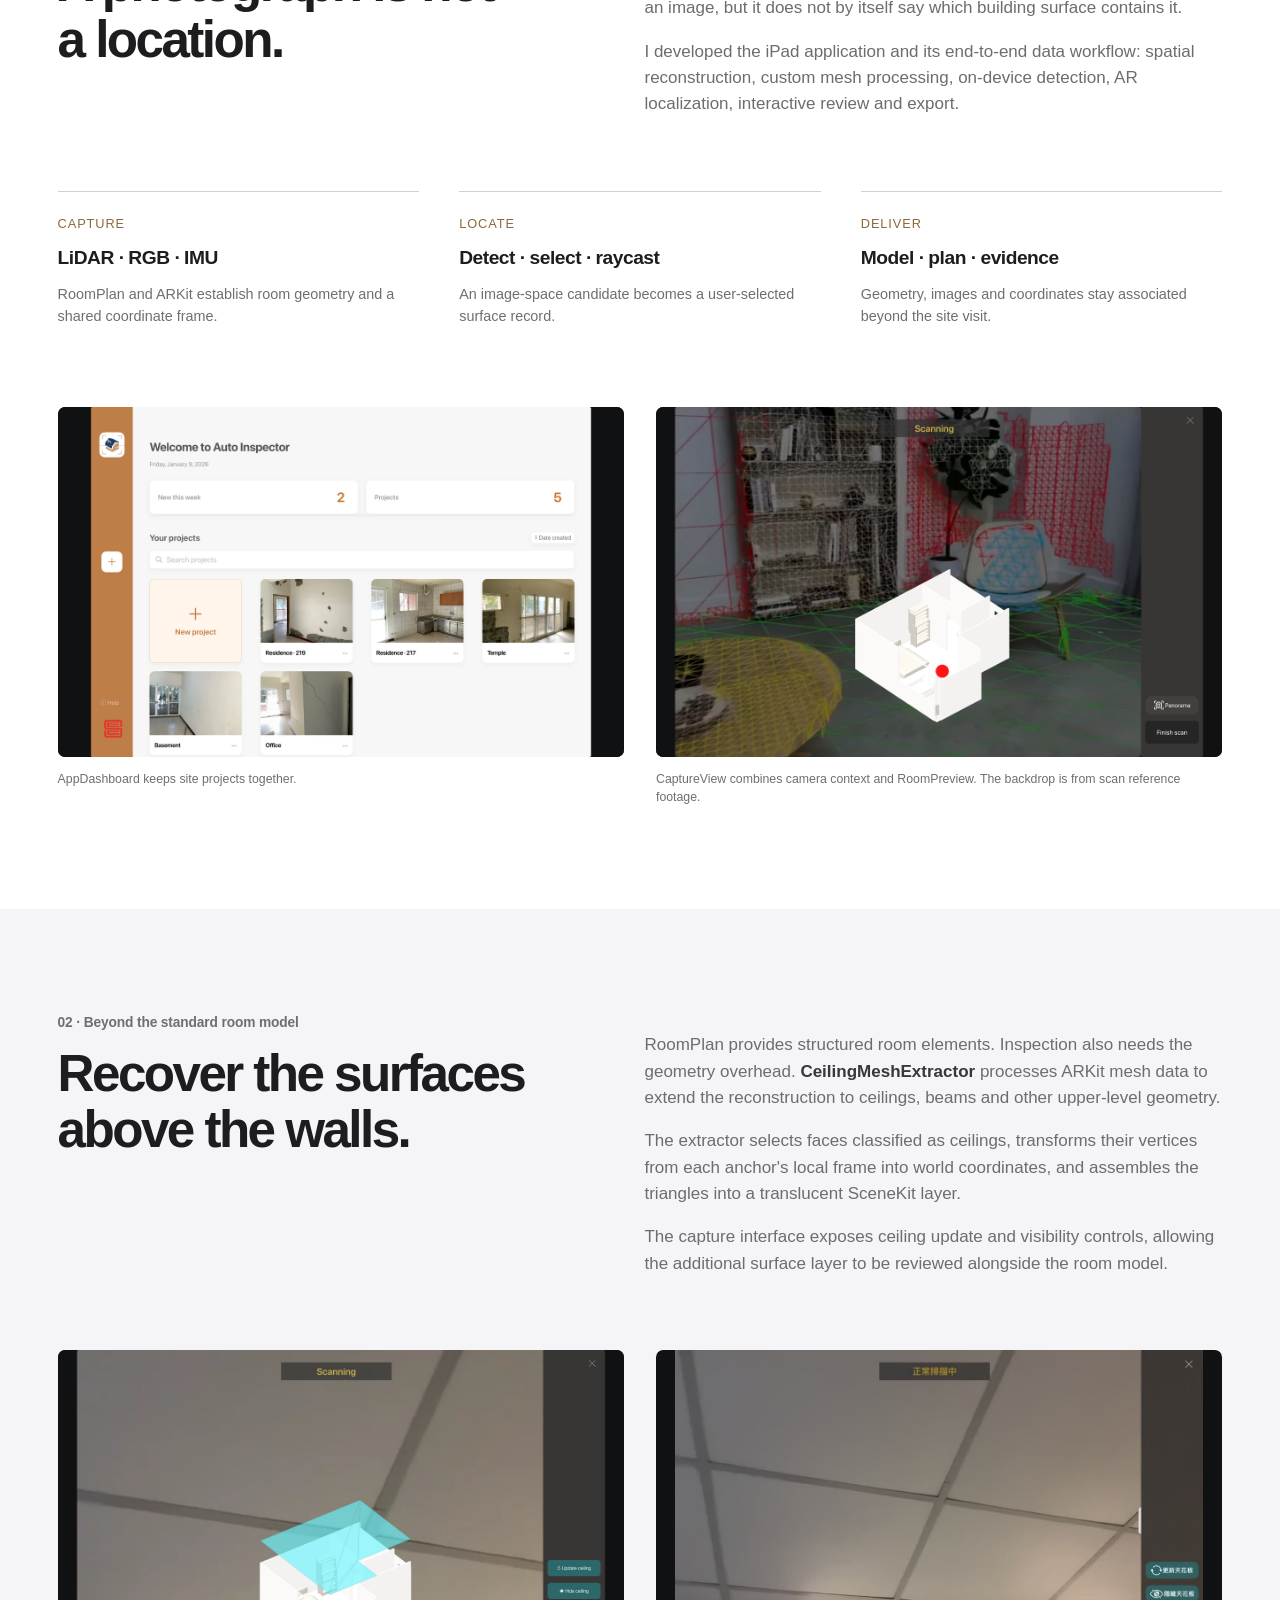
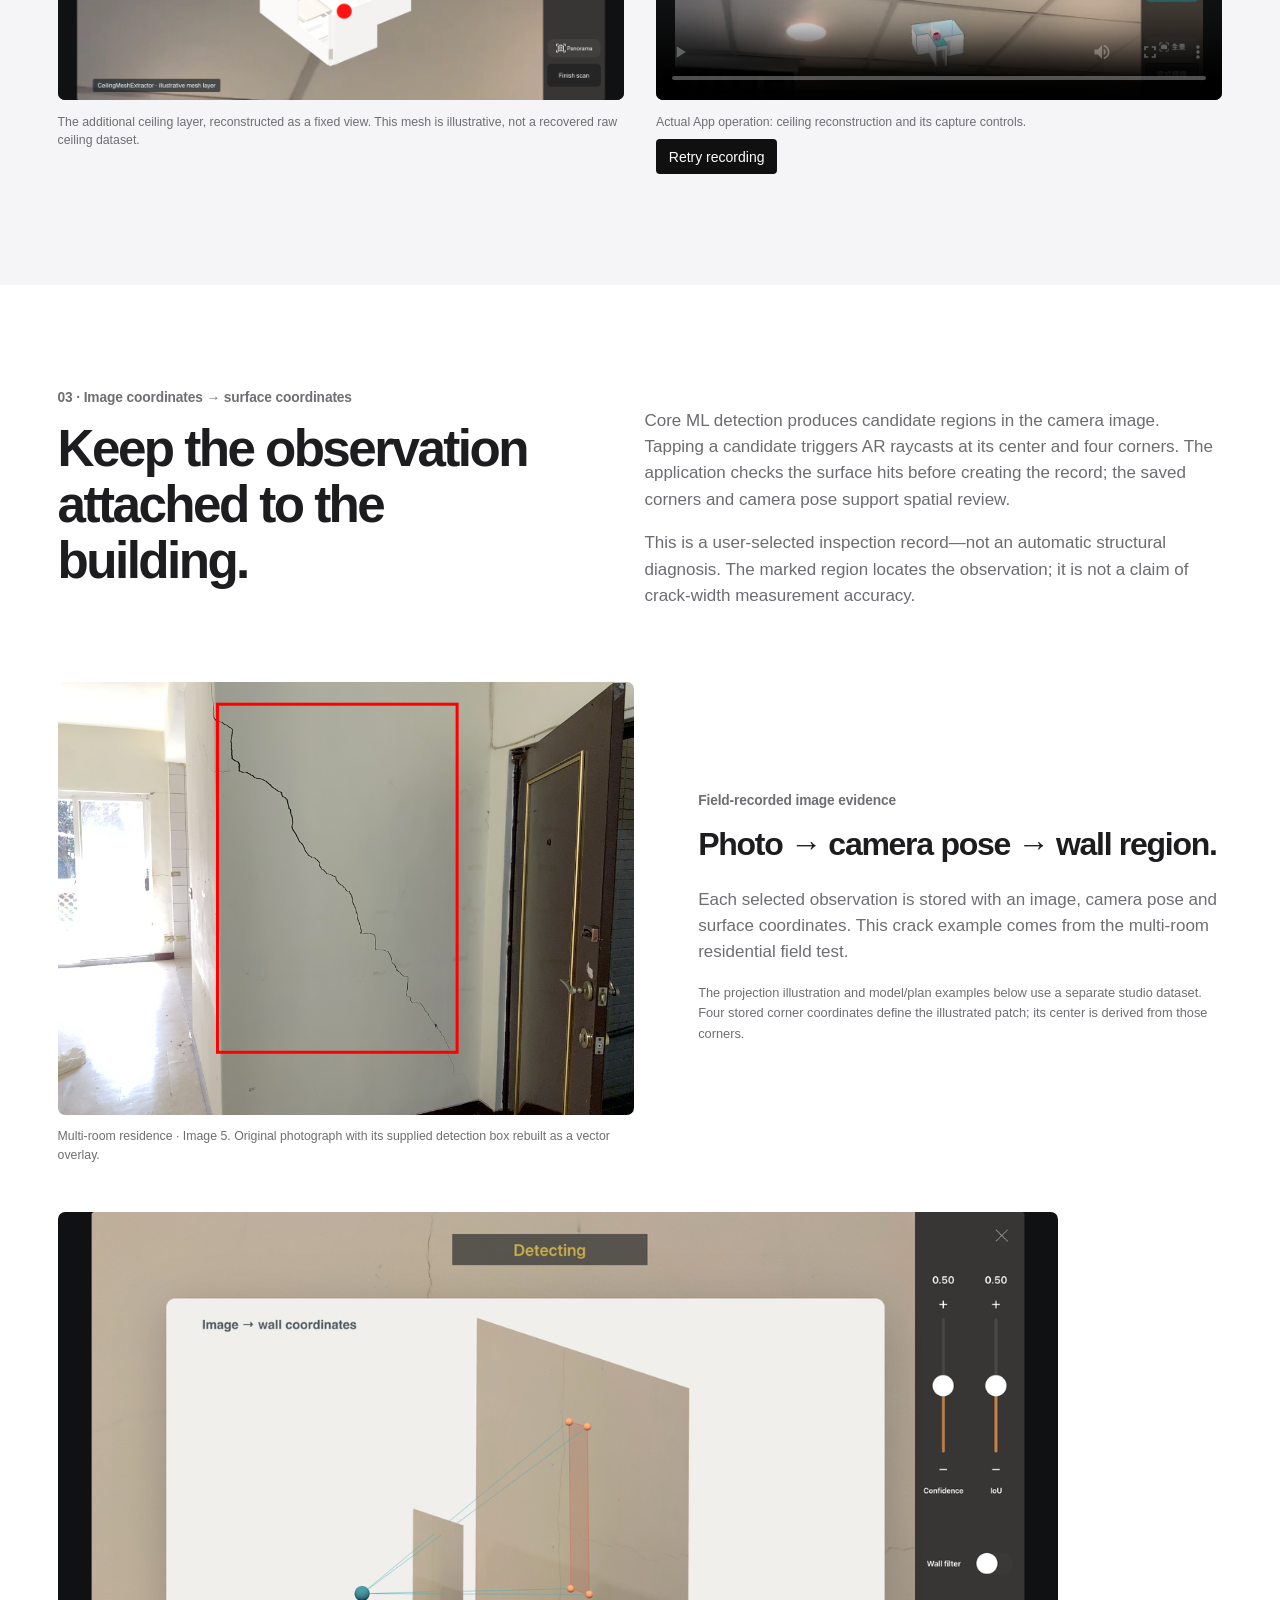
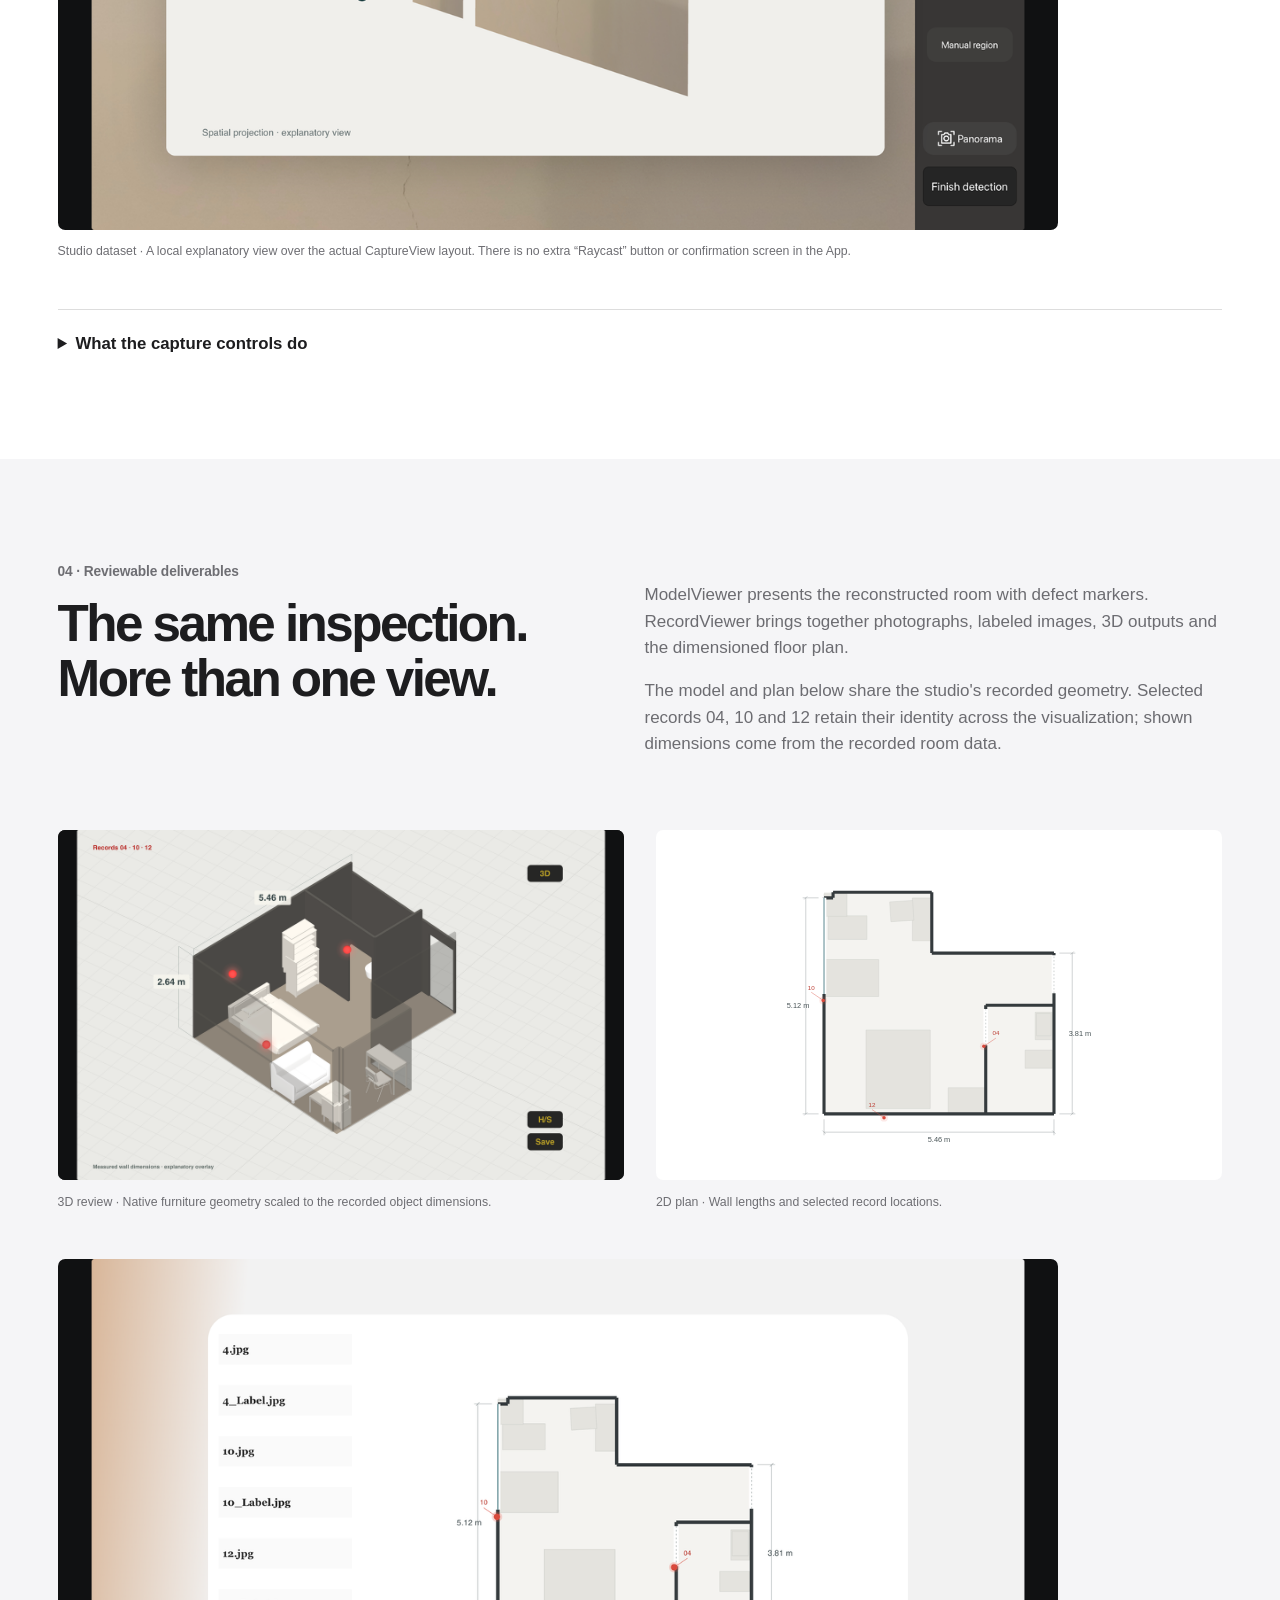
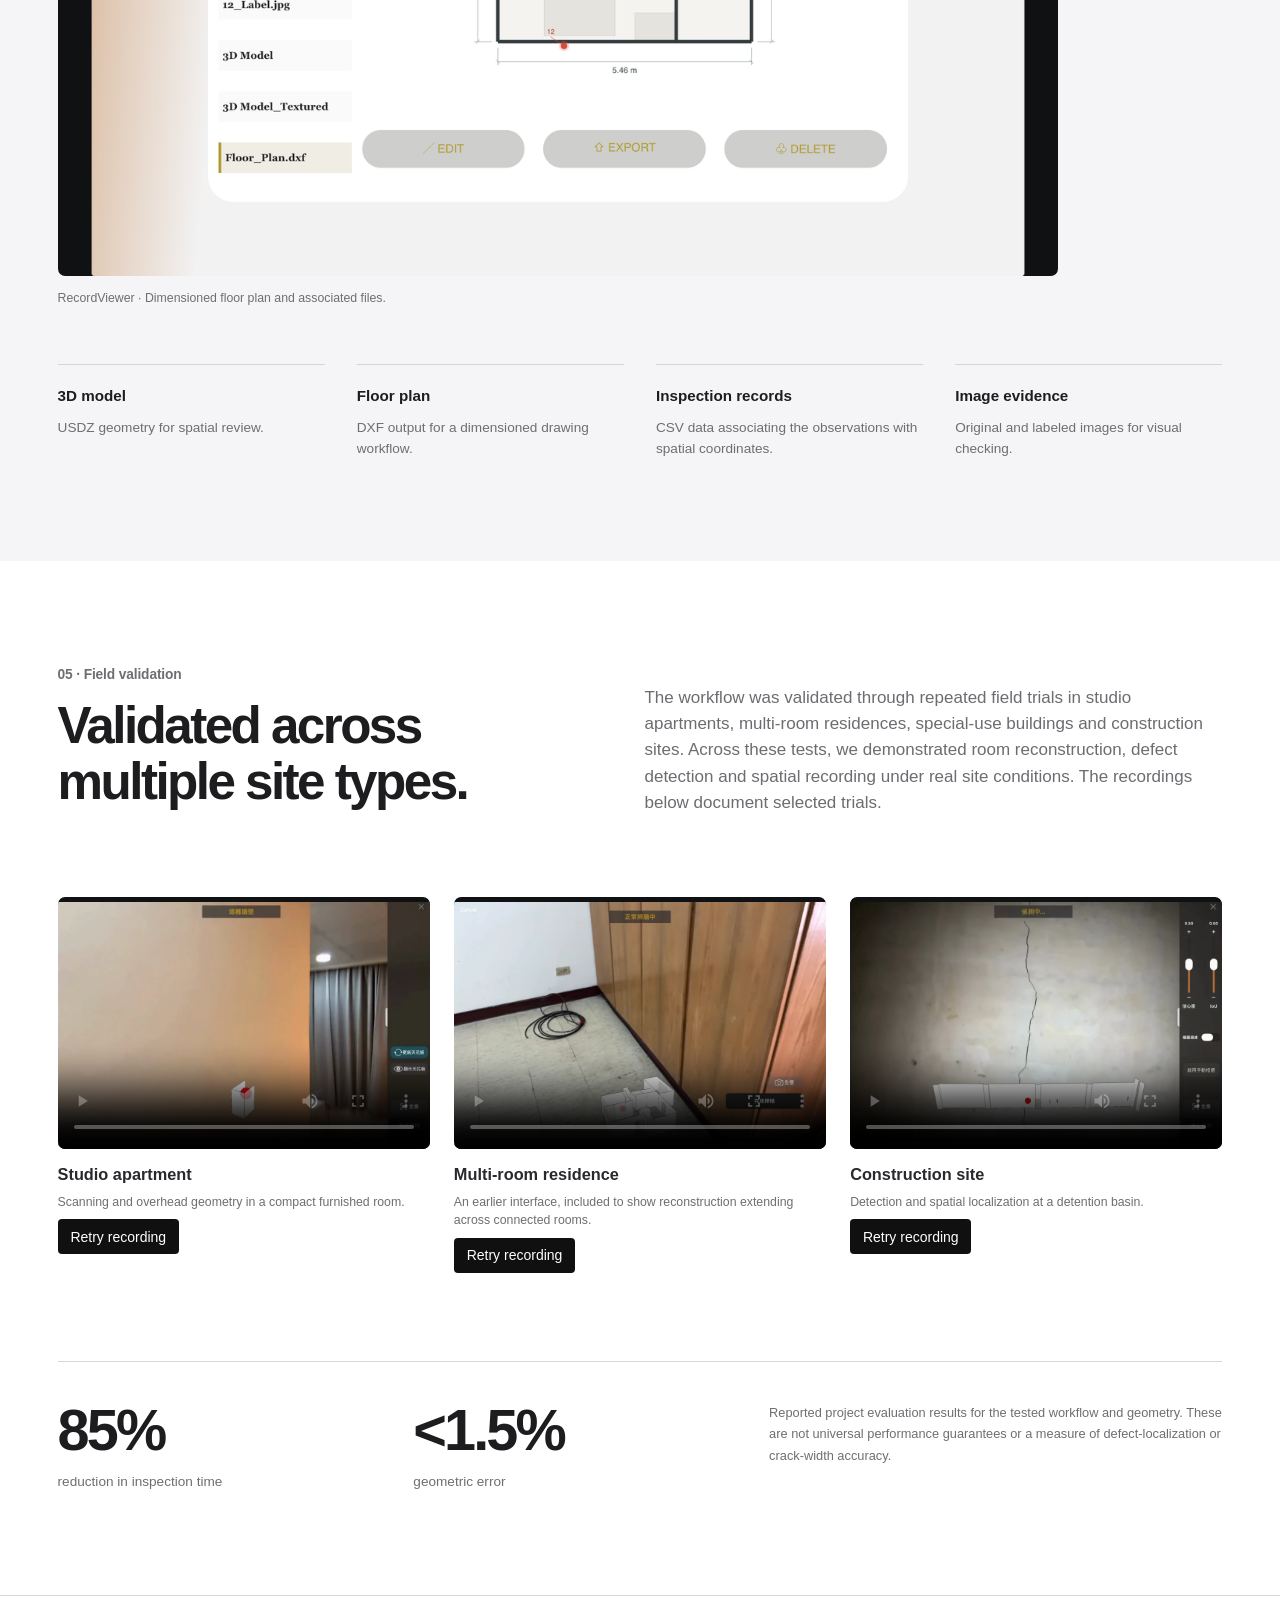
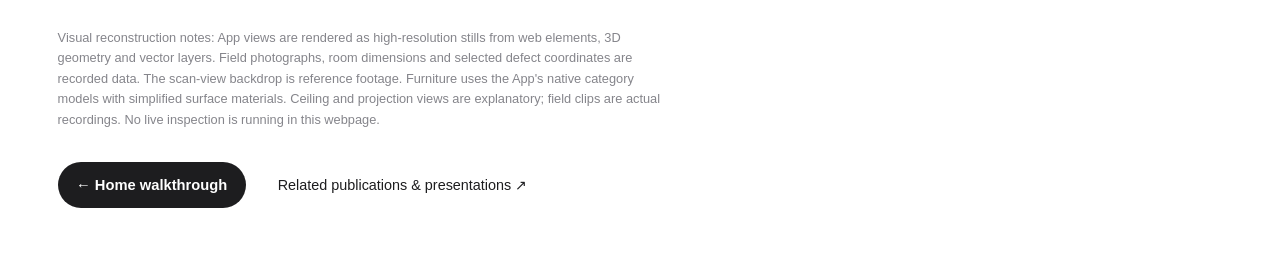
==== commit c2d2635c: "Bust media loader cache after production release Production snapshot only updates cache-busting refe" ====
--- a/auto-inspector/index.html
+++ b/auto-inspector/index.html
@@ -5,7 +5,7 @@
   <meta name="viewport" content="width=device-width, initial-scale=1">
   <title>Auto Inspector — Yen-Teng Chang</title>
   <meta name="description" content="An iPad inspection system connecting RoomPlan, custom ceiling reconstruction, on-device detection and spatially anchored defect records. Engineering details and actual field recordings.">
-  <link rel="stylesheet" href="/assets/wireframe.css"><link rel="stylesheet" href="/auto-inspector/experience/detail.css?v=20260927b">
+  <link rel="stylesheet" href="/assets/wireframe.css"><link rel="stylesheet" href="/auto-inspector/experience/detail.css?v=20260927c">
 </head>
 <body class="ai-detail">
   <a class="skip-link" href="#main">Skip to content</a>
@@ -56,6 +56,6 @@
     </section>
     <footer class="ai-detail-footer ai-detail-shell"><p class="ai-small-note">Visual reconstruction notes: App views are rendered as high-resolution stills from web elements, 3D geometry and vector layers. Field photographs, room dimensions and selected defect coordinates are recorded data. The scan-view backdrop is reference footage. Furniture uses the App's native category models with simplified surface materials. Ceiling and projection views are explanatory; field clips are actual recordings. No live inspection is running in this webpage.</p><div><a class="button" href="/#auto-inspector">← Home walkthrough</a><a href="/publications/">Related publications &amp; presentations ↗</a></div></footer>
   </main>
-  <script type="module" src="/assets/scripts/media-preload.js?v=20260927b"></script>
+  <script type="module" src="/assets/scripts/media-preload.js?v=20260927c"></script>
 </body>
 </html>
